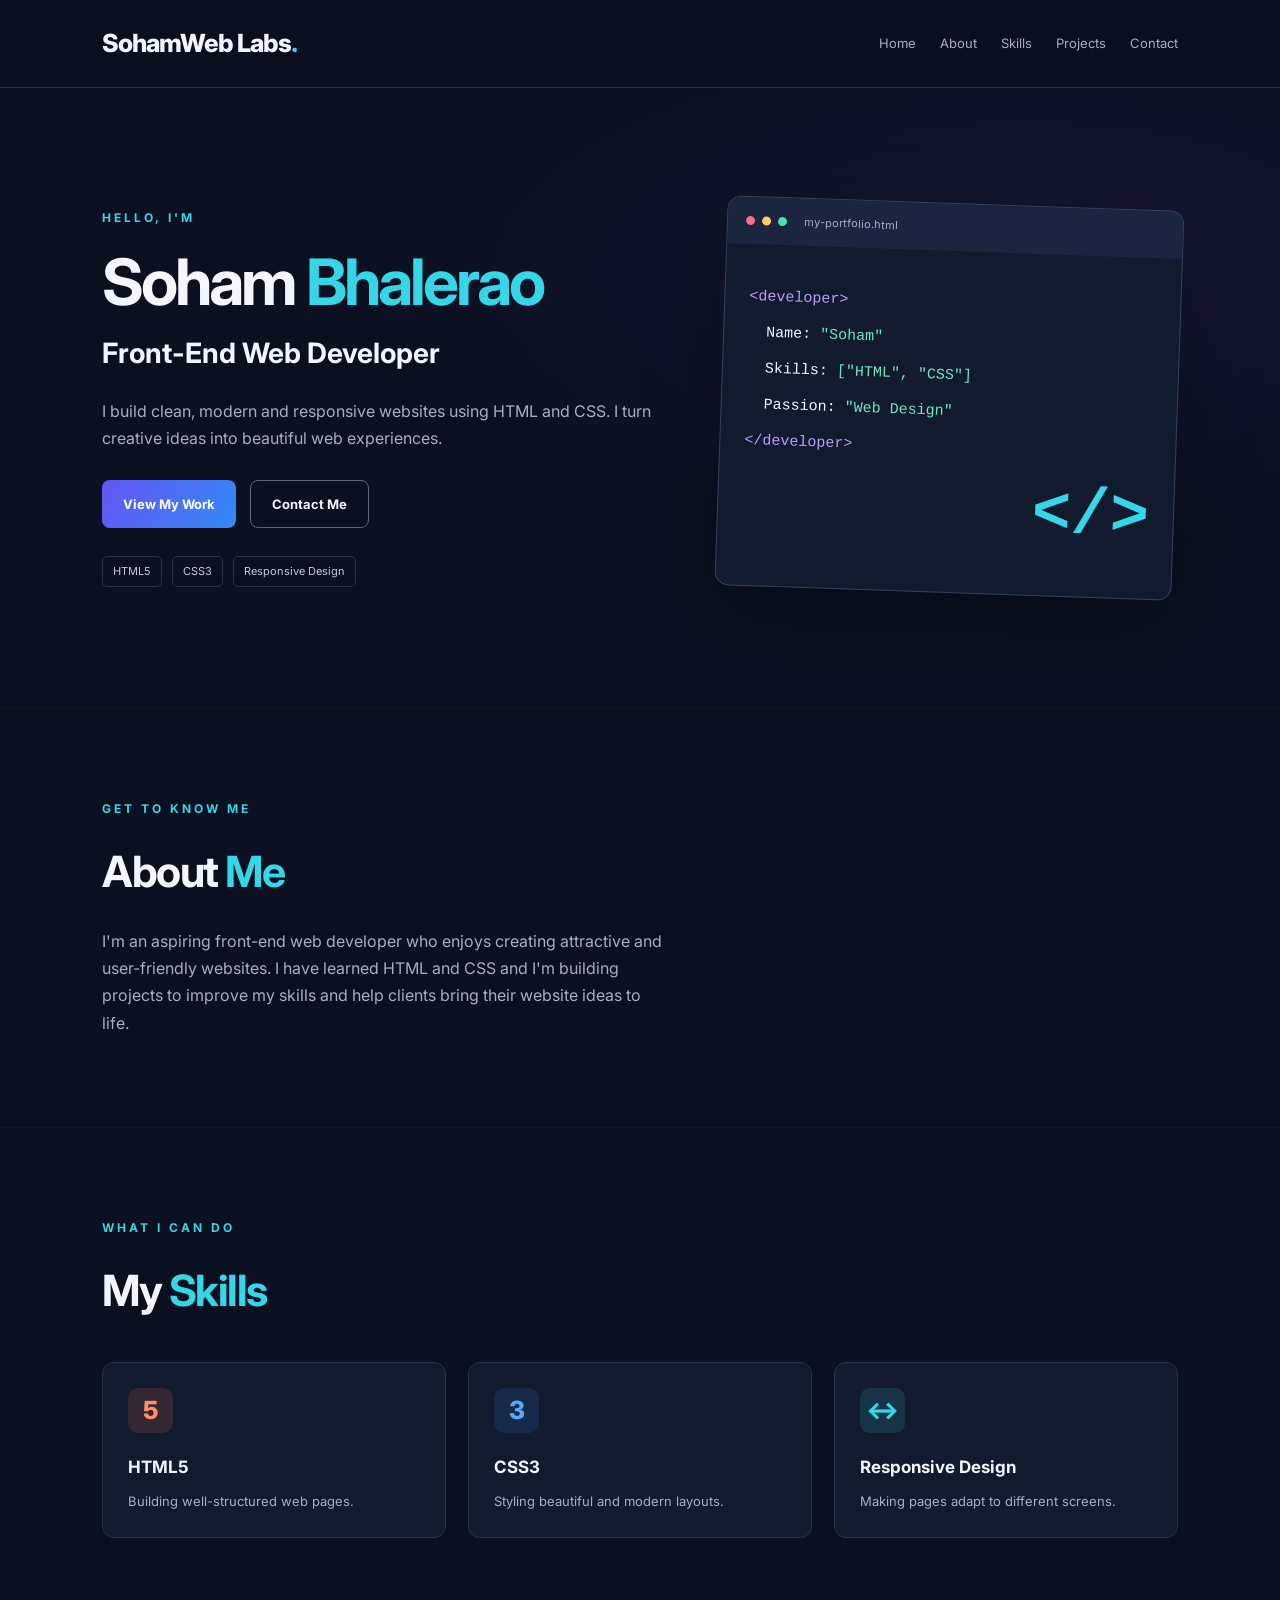
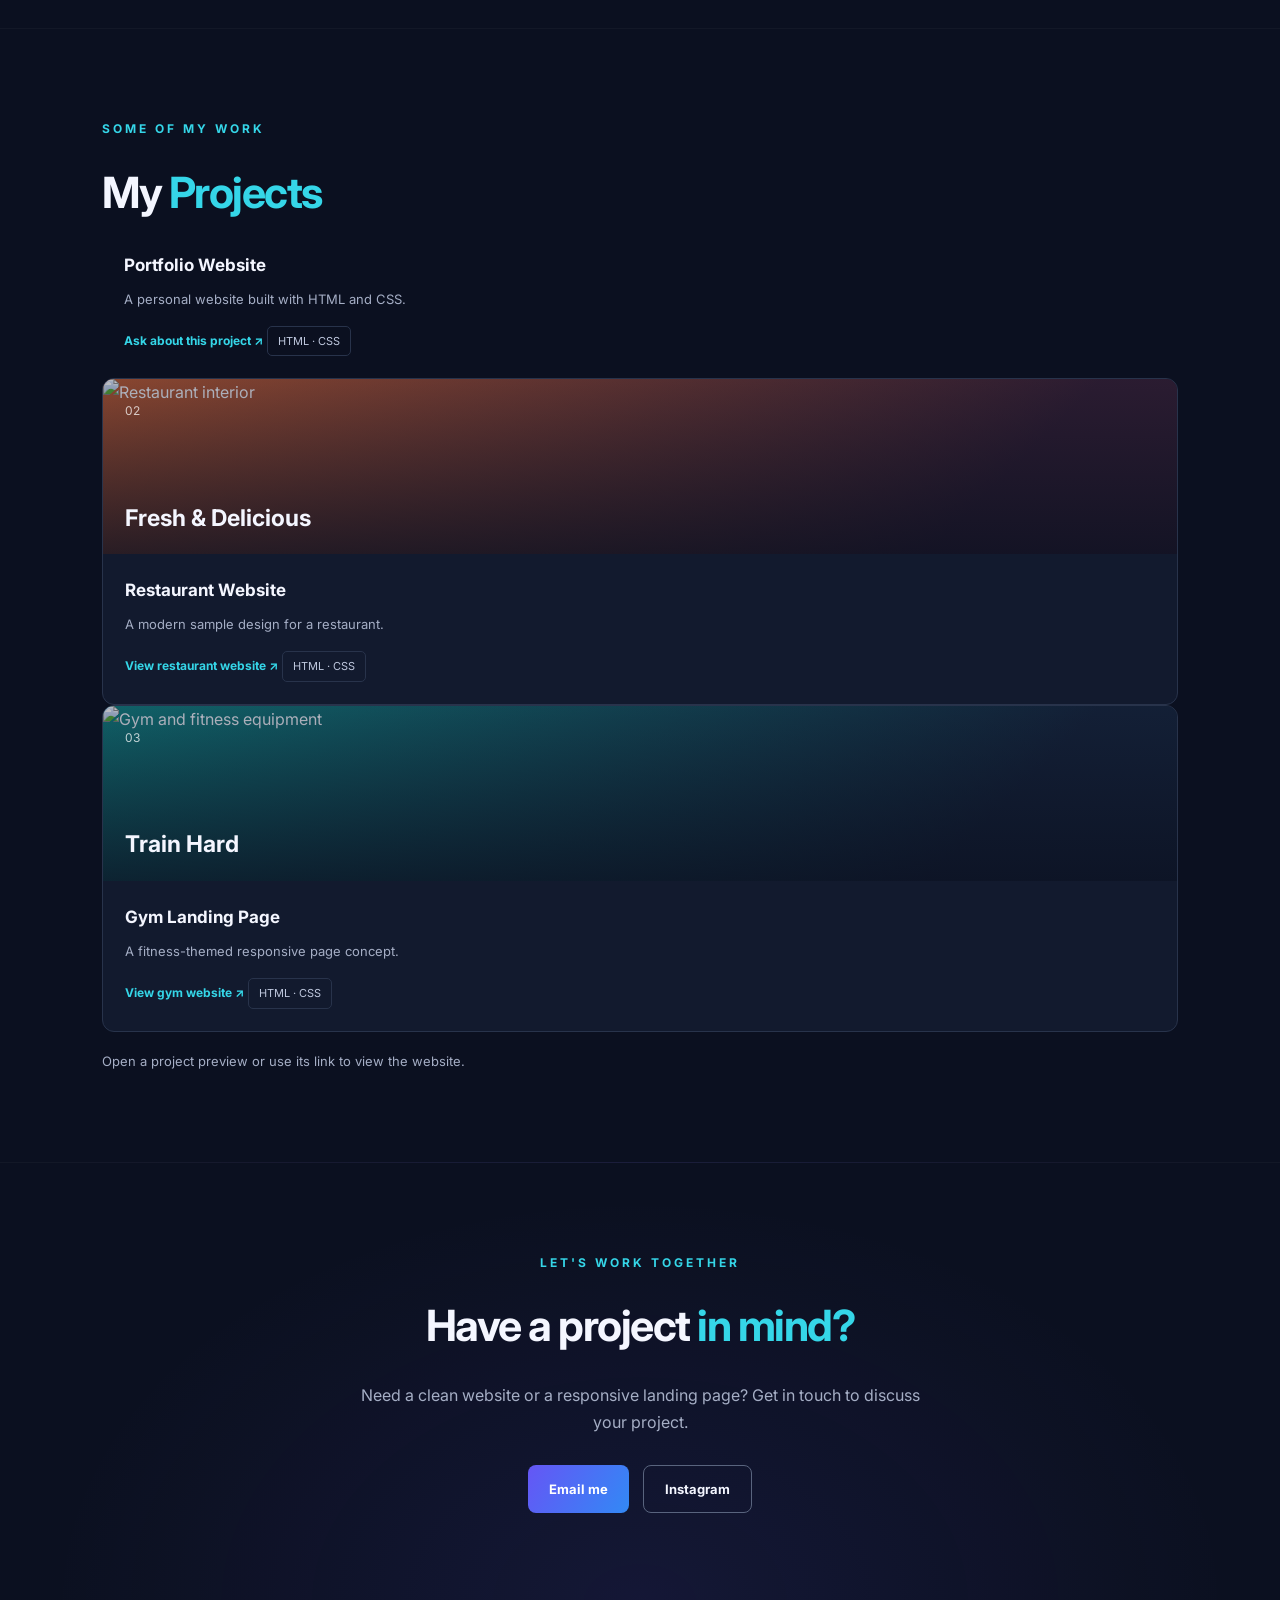
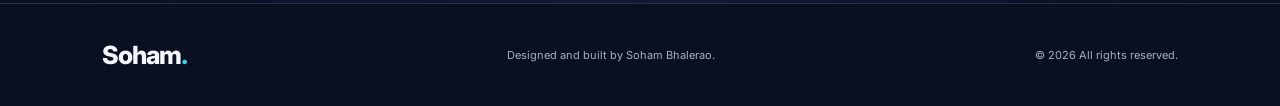
==== index.html @ fbb23123 "Add files via upload" ====
<!DOCTYPE html>
<html lang="en">
<head>
  <meta charset="UTF-8">
  <meta name="viewport" content="width=device-width, initial-scale=1.0">
  <meta name="description" content="Soham Bhalerao - HTML and CSS Web Developer Portfolio">
  <title>Soham Bhalerao | Web Developer</title>
  <link rel="stylesheet" href="style.css">
</head>
<body>
  <!-- Navigation -->
  <header class="navbar">
    <a href="#home" class="logo">SohamWeb Labs<span>.</span></a>

    <nav>
      <a href="#home">Home</a>
      <a href="#about">About</a>
      <a href="#skills">Skills</a>
      <a href="#projects">Projects</a>
      <a href="#contact">Contact</a>
    </nav>
  </header>

  <main>
    <!-- Home -->
    <section class="hero" id="home">
      <div class="hero-content">
        <p class="eyebrow">HELLO, I'M</p>
        <h1>Soham <span>Bhalerao</span></h1>
        <h2>Front-End Web Developer</h2>

        <p class="intro">
          I build clean, modern and responsive websites
          using HTML and CSS. I turn creative ideas into
          beautiful web experiences.
        </p>

        <div class="hero-buttons">
          <a href="#projects" class="btn primary">View My Work</a>
          <a href="#contact" class="btn secondary">Contact Me</a>
        </div>

        <div class="tech-list">
          <span>HTML5</span>
          <span>CSS3</span>
          <span>Responsive Design</span>
        </div>
      </div>

      <div class="hero-card">
        <div class="code-top">
          <span></span>
          <span></span>
          <span></span>
          <p>my-portfolio.html</p>
        </div>

        <div class="code-content">
          <p><span class="purple">&lt;developer&gt;</span></p>
          <p>&nbsp;&nbsp;Name: <span class="green">"Soham"</span></p>
          <p>&nbsp;&nbsp;Skills: <span class="green">["HTML", "CSS"]</span></p>
          <p>&nbsp;&nbsp;Passion: <span class="green">"Web Design"</span></p>
          <p><span class="purple">&lt;/developer&gt;</span></p>
          <div class="code-symbol">&lt;/&gt;</div>
        </div>
      </div>
    </section>

    <!-- About -->
    <section class="section" id="about">
      <p class="eyebrow">GET TO KNOW ME</p>
      <h2>About <span>Me</span></h2>

      <p class="section-text">
        I'm an aspiring front-end web developer who enjoys
        creating attractive and user-friendly websites.
        I have learned HTML and CSS and I'm building projects
        to improve my skills and help clients bring their
        website ideas to life.
      </p>
    </section>

    <!-- Skills -->
    <section class="section skills-section" id="skills">
      <p class="eyebrow">WHAT I CAN DO</p>
      <h2>My <span>Skills</span></h2>

      <div class="grid">
        <article class="skill-card">
          <div class="skill-icon">5</div>
          <h3>HTML5</h3>
          <p>Building well-structured web pages.</p>
        </article>

        <article class="skill-card">
          <div class="skill-icon css-icon">3</div>
          <h3>CSS3</h3>
          <p>Styling beautiful and modern layouts.</p>
        </article>

        <article class="skill-card">
          <div class="skill-icon responsive-icon">↔</div>
          <h3>Responsive Design</h3>
          <p>Making pages adapt to different screens.</p>
        </article>
      </div>
    </section>

    <!-- Projects -->
    <section class="section" id="projects">
      <p class="eyebrow">SOME OF MY WORK</p>
      <h2>My <span>Projects</span></h2>


          <div class="project-info">
            <h3>Portfolio Website</h3>
            <p>A personal website built with HTML and CSS.</p>
            <a class="project-link" href="#contact">
              Ask about this project ↗
            </a>
            <span class="project-tag">HTML · CSS</span>
          </div>
        </article>

        <article class="project-card">
          <a href="projects/restaurant/index.html" target="_blank" rel="noopener noreferrer" class="project-preview preview-two project-preview-link">
            <img
              src="https://images.unsplash.com/photo-1517248135467-4c7edcad34c4?auto=format&fit=crop&w=800&q=80"
              alt="Restaurant interior">
            <span>02</span>
            <h3>Fresh &amp; Delicious</h3>
          </a>

          <div class="project-info">
            <h3>Restaurant Website</h3>
            <p>A modern sample design for a restaurant.</p>
            <a class="project-link" href="projects/restaurant/index.html" target="_blank" rel="noopener noreferrer">
              View restaurant website ↗
            </a>
            <span class="project-tag">HTML · CSS</span>
          </div>
        </article>

        <article class="project-card">
          <a href="projects/gym/index.html" target="_blank" rel="noopener noreferrer" class="project-preview preview-three project-preview-link">
            <img
              src="https://images.unsplash.com/photo-1534438327276-14e5300c3a48?auto=format&fit=crop&w=800&q=80"
              alt="Gym and fitness equipment">
            <span>03</span>
            <h3>Train Hard</h3>
          </a>

          <div class="project-info">
            <h3>Gym Landing Page</h3>
            <p>A fitness-themed responsive page concept.</p>
            <a class="project-link" href="projects/gym/index.html" target="_blank" rel="noopener noreferrer">
              View gym website ↗
            </a>
            <span class="project-tag">HTML · CSS</span>
          </div>
        </article>
      </div>

      <p class="project-note">
        Open a project preview or use its link to view the website.
      </p>
    </section>

    <!-- Contact -->
    <section class="section contact-section" id="contact">
      <p class="eyebrow">LET'S WORK TOGETHER</p>
      <h2>Have a project <span>in mind?</span></h2>

      <p class="section-text">
        Need a clean website or a responsive landing page?
        Get in touch to discuss your project.
      </p>

      <div class="contact-links">
        <a href="https://mail.google.com/mail/?view=cm&fs=1&to=bhaleraosoham09@gmail.com"
   target="_blank"
   rel="noopener noreferrer"
   class="btn primary">
  Email me
</a>

        <a href="https://www.instagram.com/"
           target="_blank"
           rel="noopener noreferrer"
           class="btn secondary">
          Instagram
        </a>
      </div>
    </section>
  </main>

  <!-- Footer -->
  <footer>
    <a href="#home" class="logo">Soham<span>.</span></a>
    <p>Designed and built by Soham Bhalerao.</p>
    <p>© 2026 All rights reserved.</p>
  </footer>

</body>
</html>
---- style.css ----
@import url('https://fonts.googleapis.com/css2?family=Inter:wght@400;500;600;700;800&display=swap');

:root {
  --bg: #0b1020;
  --card: #121a2e;
  --text: #f4f6ff;
  --muted: #a5aec5;
  --accent: #7c6cff;
  --cyan: #35d6e8;
  --border: #28334b;
}

* {
  margin: 0;
  padding: 0;
  box-sizing: border-box;
}

html {
  scroll-behavior: smooth;
  scroll-padding-top: 95px;
}

body {
  font-family: 'Inter', Arial, sans-serif;
  background: var(--bg);
  color: var(--text);
  line-height: 1.7;
}

a {
  color: inherit;
  text-decoration: none;
}

a:focus-visible {
  outline: 2px solid var(--cyan);
  outline-offset: 4px;
}

/* Navigation */
.navbar {
  display: flex;
  justify-content: space-between;
  align-items: center;
  gap: 24px;
  padding: 22px 8%;
  border-bottom: 1px solid var(--border);
  position: sticky;
  top: 0;
  z-index: 10;
  background: #0b1020ee;
  backdrop-filter: blur(12px);
}

.logo {
  font-size: 25px;
  font-weight: 800;
  letter-spacing: -1px;
}

.logo span,
h1 span,
h2 span {
  color: var(--cyan);
}

nav {
  display: flex;
  gap: 24px;
  flex-wrap: wrap;
}

nav a {
  font-size: 13px;
  color: var(--muted);
  transition: color 0.2s;
}

nav a:hover {
  color: var(--cyan);
}

/* Hero Section */
.hero {
  min-height: 620px;
  padding: 100px 8%;
  display: grid;
  grid-template-columns: 1.1fr 0.9fr;
  align-items: center;
  gap: 60px;
  background:
    radial-gradient(ellipse at 80% 30%, #5745a622, transparent 45%);
}

.eyebrow {
  color: var(--cyan);
  font-size: 12px;
  font-weight: 700;
  letter-spacing: 3px;
  margin-bottom: 16px;
}

h1 {
  font-size: clamp(40px, 5vw, 64px);
  line-height: 1.15;
  letter-spacing: -3px;
}

.hero h2 {
  font-size: clamp(20px, 2.4vw, 28px);
  margin-top: 12px;
}

.intro,
.section-text {
  color: var(--muted);
  max-width: 560px;
  margin-top: 20px;
}

/* Buttons */
.hero-buttons,
.contact-links {
  display: flex;
  flex-wrap: wrap;
  gap: 14px;
  margin-top: 28px;
}

.btn {
  display: inline-flex;
  justify-content: center;
  align-items: center;
  padding: 12px 21px;
  border-radius: 8px;
  font-size: 13px;
  font-weight: 700;
  transition: transform 0.2s, background 0.2s;
}

.btn:hover {
  transform: translateY(-3px);
}

.primary {
  color: white;
  background: linear-gradient(120deg, #6556f5, #3289f5);
}

.secondary {
  border: 1px solid #59647e;
  background: transparent;
}

.secondary:hover {
  background: #ffffff0d;
}

/* Technology Tags */
.tech-list {
  display: flex;
  flex-wrap: wrap;
  gap: 10px;
  margin-top: 28px;
}

.tech-list span,
.project-tag {
  border: 1px solid var(--border);
  color: #bfc8de;
  border-radius: 5px;
  padding: 5px 10px;
  font-size: 11px;
}

/* Code Card */
.hero-card {
  background: var(--card);
  border: 1px solid #35415d;
  border-radius: 14px;
  overflow: hidden;
  box-shadow: 0 25px 80px #0004;
  transform: rotate(2deg);
}

.code-top {
  background: #1b2540;
  padding: 14px 18px;
  display: flex;
  align-items: center;
  gap: 7px;
}

.code-top span {
  width: 9px;
  height: 9px;
  border-radius: 50%;
  background: #ff6b81;
}

.code-top span:nth-child(2) {
  background: #ffce62;
}

.code-top span:nth-child(3) {
  background: #4bdfaa;
}

.code-top p {
  color: var(--muted);
  font-size: 11px;
  margin-left: 10px;
}

.code-content {
  padding: 35px 24px;
  font-family: monospace;
  font-size: clamp(11px, 1.3vw, 15px);
  line-height: 2.4;
  overflow-wrap: anywhere;
}

.purple {
  color: #bd9cff;
}

.green {
  color: #70e7bd;
}

.code-symbol {
  font-size: 65px;
  color: var(--cyan);
  font-weight: 800;
  text-align: right;
  line-height: 1.4;
}

/* General Sections */
.section {
  padding: 90px 8%;
  border-top: 1px solid #ffffff08;
}

.section > h2 {
  font-size: clamp(30px, 4vw, 43px);
  letter-spacing: -1.5px;
}

/* Cards Grid */
.grid {
  display: grid;
  grid-template-columns: repeat(3, minmax(0, 1fr));
  gap: 22px;
  margin-top: 35px;
}

.skill-card,
.project-card {
  background: var(--card);
  border: 1px solid var(--border);
  border-radius: 12px;
  overflow: hidden;
  transition: transform 0.2s, border-color 0.2s;
}

.skill-card:hover,
.project-card:hover {
  transform: translateY(-5px);
  border-color: var(--accent);
}

/* Skills */
.skill-card {
  padding: 25px;
}

.skill-icon {
  width: 45px;
  height: 45px;
  display: grid;
  place-items: center;
  border-radius: 10px;
  background: #ff784c22;
  color: #ff8c64;
  font-size: 25px;
  font-weight: 800;
  margin-bottom: 20px;
}

.css-icon {
  background: #3289f522;
  color: #56a9ff;
}

.responsive-icon {
  background: #35d6e822;
  color: var(--cyan);
}

.skill-card h3,
.project-info h3 {
  font-size: 17px;
  margin-bottom: 8px;
}

.skill-card p,
.project-info p,
.project-note {
  font-size: 13px;
  color: var(--muted);
}

/* Projects */
.project-preview {
  min-height: 175px;
  padding: 22px;
  display: flex;
  flex-direction: column;
  justify-content: space-between;
}

.project-preview-link {
  position: relative;
  isolation: isolate;
  overflow: hidden;
}

.project-preview-link::before {
  content: "";
  position: absolute;
  inset: 0;
  z-index: -1;
  background: linear-gradient(180deg, #0b102044, #0b1020cc);
}

.project-preview-link img {
  position: absolute;
  inset: 0;
  z-index: -2;
  width: 100%;
  height: 100%;
  object-fit: cover;
  transition: transform 0.3s;
}

.project-preview-link:hover img {
  transform: scale(1.05);
}

.project-preview span {
  font-size: 12px;
  color: #ffffffbb;
}

.project-preview h3 {
  font-size: 23px;
  max-width: 200px;
  line-height: 1.25;
}

.preview-one {
  background: linear-gradient(135deg, #3830a5, #161d38 80%);
}

.preview-two {
  background: linear-gradient(135deg, #b75a36, #362037 80%);
}

.preview-three {
  background: linear-gradient(135deg, #127f82, #16253e 80%);
}

.project-info {
  padding: 22px;
}

.project-link {
  display: inline-block;
  margin-top: 14px;
  margin-bottom: 4px;
  color: var(--cyan);
  font-size: 12px;
  font-weight: 700;
}

.project-link:hover {
  text-decoration: underline;
}

.project-tag {
  display: inline-block;
  margin-top: 16px;
}

.project-note {
  margin-top: 18px;
}

/* Contact */
.contact-section {
  text-align: center;
  background: radial-gradient(ellipse at 50% 100%, #6556f51a, transparent 65%);
}

.contact-section .section-text {
  margin-left: auto;
  margin-right: auto;
}

.contact-links {
  justify-content: center;
}

/* Footer */
footer {
  padding: 30px 8%;
  border-top: 1px solid var(--border);
  display: flex;
  align-items: center;
  justify-content: space-between;
  gap: 15px;
  flex-wrap: wrap;
}

footer p {
  color: var(--muted);
  font-size: 11px;
}

/* Tablet */
@media (max-width: 850px) {
  .navbar {
    padding: 18px 5%;
  }

  nav {
    gap: 12px;
  }

  .hero {
    padding: 75px 6%;
    gap: 35px;
  }

  .section {
    padding: 70px 6%;
  }

  .grid {
    gap: 14px;
  }

  .skill-card,
  .project-info {
    padding: 17px;
  }
}

/* Mobile */
@media (max-width: 600px) {
  .navbar {
    align-items: flex-start;
    flex-direction: column;
  }

  nav {
    gap: 12px 18px;
  }

  .hero {
    grid-template-columns: 1fr;
    padding-top: 65px;
    padding-bottom: 65px;
  }

  h1 {
    letter-spacing: -2px;
  }

  .hero-card {
    transform: none;
  }

  .grid {
    grid-template-columns: 1fr;
  }

  .project-preview {
    min-height: 150px;
  }

  footer {
    flex-direction: column;
    align-items: flex-start;
  }
}
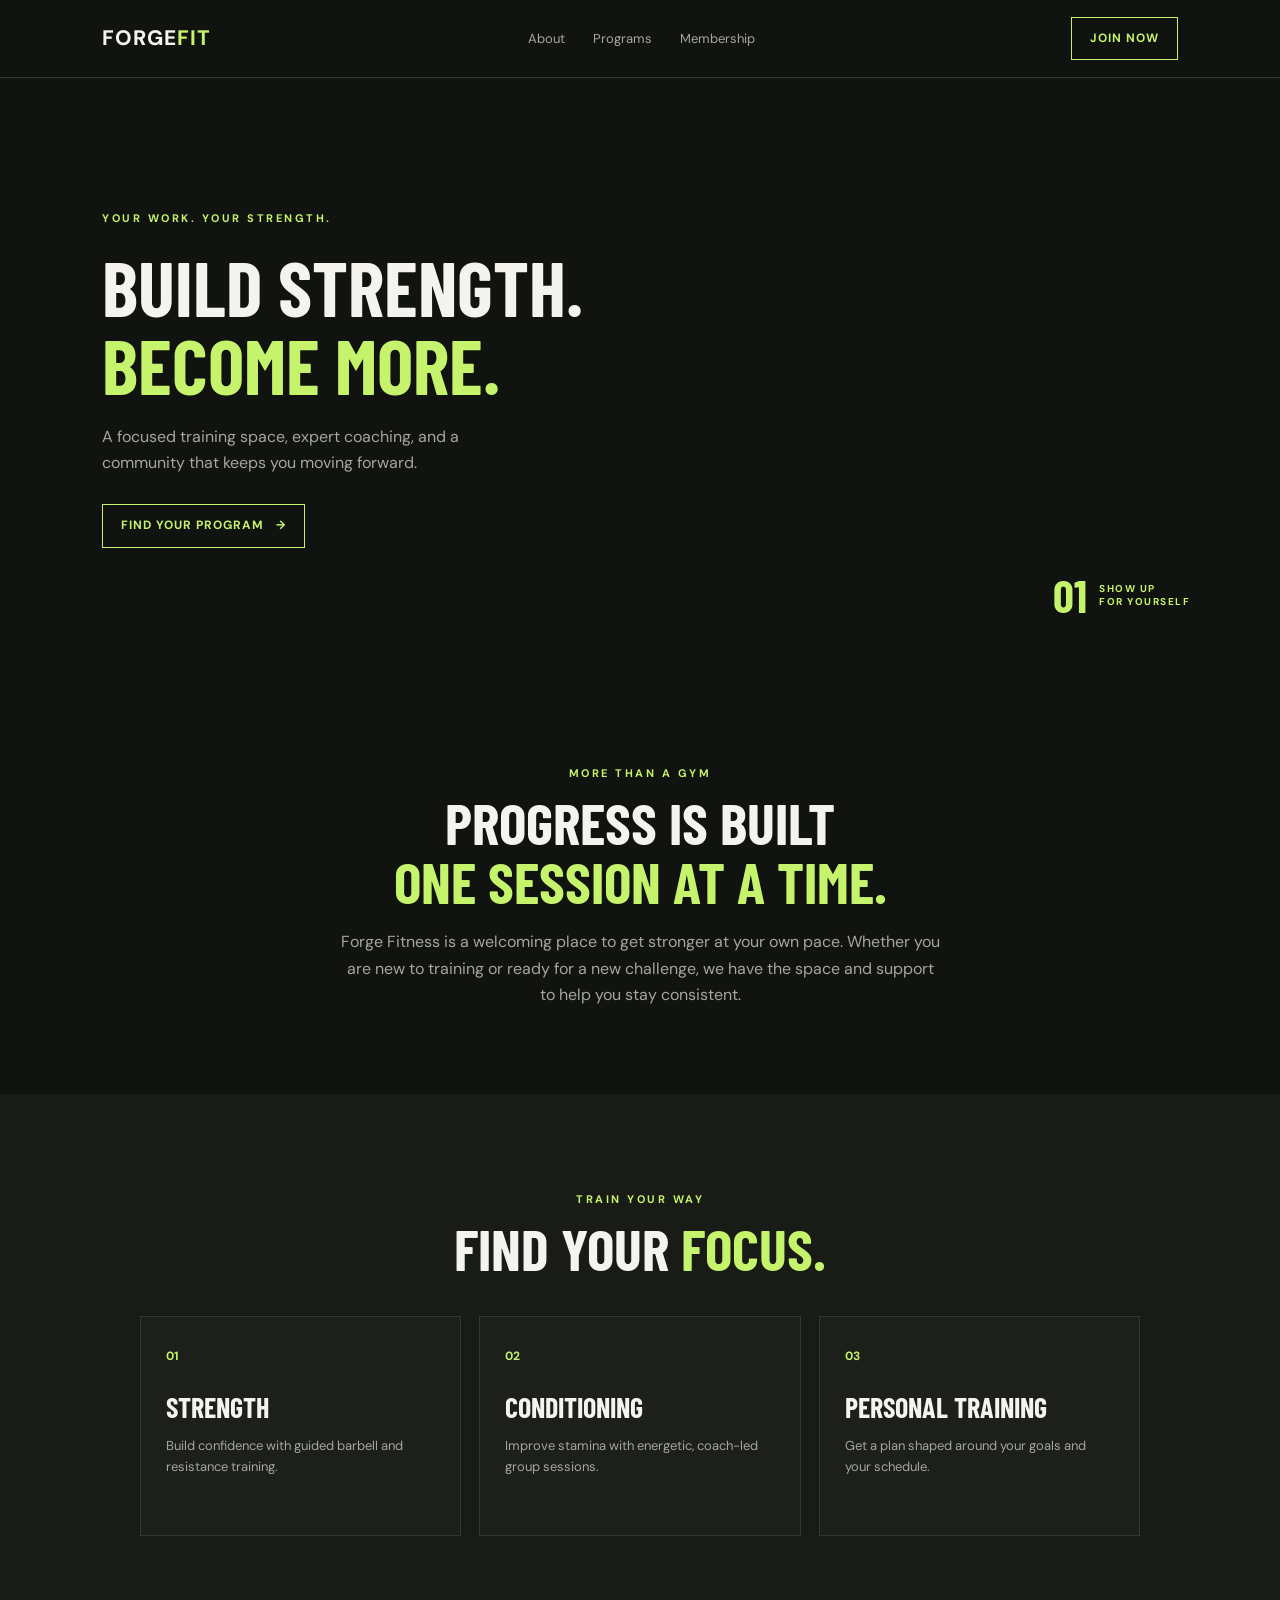
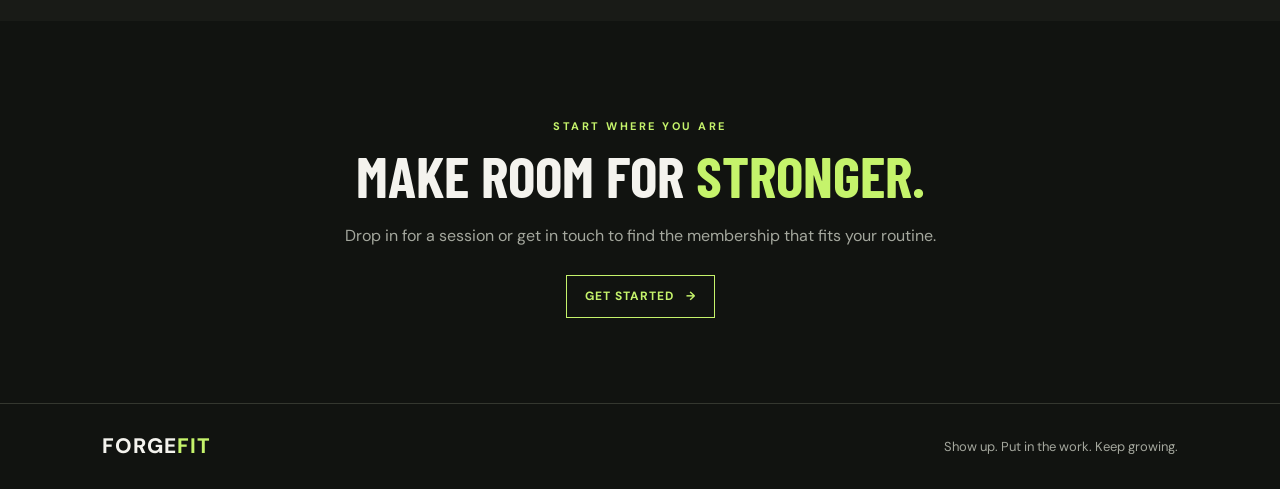
==== commit a06a56ae: "Add files via upload" ====
--- a/index.html
+++ b/index.html
@@ -3,203 +3,57 @@
 <head>
   <meta charset="UTF-8">
   <meta name="viewport" content="width=device-width, initial-scale=1.0">
-  <meta name="description" content="Soham Bhalerao - HTML and CSS Web Developer Portfolio">
-  <title>Soham Bhalerao | Web Developer</title>
+  <meta name="description" content="Forge Fitness - train with purpose and get stronger every day.">
+  <title>Forge Fitness | Train With Purpose</title>
   <link rel="stylesheet" href="style.css">
 </head>
 <body>
-  <!-- Navigation -->
-  <header class="navbar">
-    <a href="#home" class="logo">SohamWeb Labs<span>.</span></a>
-
-    <nav>
-      <a href="#home">Home</a>
+  <header class="site-header">
+    <a class="brand" href="#home">FORGE<span>FIT</span></a>
+    <nav aria-label="Main navigation">
       <a href="#about">About</a>
-      <a href="#skills">Skills</a>
-      <a href="#projects">Projects</a>
-      <a href="#contact">Contact</a>
+      <a href="#programs">Programs</a>
+      <a href="#membership">Membership</a>
     </nav>
+    <a class="header-button" href="#membership">Join Now</a>
   </header>
 
   <main>
-    <!-- Home -->
     <section class="hero" id="home">
       <div class="hero-content">
-        <p class="eyebrow">HELLO, I'M</p>
-        <h1>Soham <span>Bhalerao</span></h1>
-        <h2>Front-End Web Developer</h2>
+        <p class="eyebrow">YOUR WORK. YOUR STRENGTH.</p>
+        <h1>Build strength.<br><span>Become more.</span></h1>
+        <p>A focused training space, expert coaching, and a community that keeps you moving forward.</p>
+        <a class="button" href="#programs">Find your program <span aria-hidden="true">→</span></a>
+      </div>
+      <div class="hero-image" role="img" aria-label="Strength training in a modern gym"></div>
+      <div class="hero-stamp"><strong>01</strong><span>SHOW UP<br>FOR YOURSELF</span></div>
+    </section>
 
-        <p class="intro">
-          I build clean, modern and responsive websites
-          using HTML and CSS. I turn creative ideas into
-          beautiful web experiences.
-        </p>
+    <section class="intro section" id="about">
+      <p class="eyebrow">MORE THAN A GYM</p>
+      <h2>Progress is built<br><span>one session at a time.</span></h2>
+      <p>Forge Fitness is a welcoming place to get stronger at your own pace. Whether you are new to training or ready for a new challenge, we have the space and support to help you stay consistent.</p>
+    </section>
 
-        <div class="hero-buttons">
-          <a href="#projects" class="btn primary">View My Work</a>
-          <a href="#contact" class="btn secondary">Contact Me</a>
-        </div>
-
-        <div class="tech-list">
-          <span>HTML5</span>
-          <span>CSS3</span>
-          <span>Responsive Design</span>
-        </div>
-      </div>
-
-      <div class="hero-card">
-        <div class="code-top">
-          <span></span>
-          <span></span>
-          <span></span>
-          <p>my-portfolio.html</p>
-        </div>
-
-        <div class="code-content">
-          <p><span class="purple">&lt;developer&gt;</span></p>
-          <p>&nbsp;&nbsp;Name: <span class="green">"Soham"</span></p>
-          <p>&nbsp;&nbsp;Skills: <span class="green">["HTML", "CSS"]</span></p>
-          <p>&nbsp;&nbsp;Passion: <span class="green">"Web Design"</span></p>
-          <p><span class="purple">&lt;/developer&gt;</span></p>
-          <div class="code-symbol">&lt;/&gt;</div>
-        </div>
+    <section class="programs section" id="programs">
+      <p class="eyebrow">TRAIN YOUR WAY</p>
+      <h2>Find your <span>focus.</span></h2>
+      <div class="program-grid">
+        <article class="program-card"><span class="number">01</span><h3>Strength</h3><p>Build confidence with guided barbell and resistance training.</p></article>
+        <article class="program-card"><span class="number">02</span><h3>Conditioning</h3><p>Improve stamina with energetic, coach-led group sessions.</p></article>
+        <article class="program-card"><span class="number">03</span><h3>Personal Training</h3><p>Get a plan shaped around your goals and your schedule.</p></article>
       </div>
     </section>
 
-    <!-- About -->
-    <section class="section" id="about">
-      <p class="eyebrow">GET TO KNOW ME</p>
-      <h2>About <span>Me</span></h2>
-
-      <p class="section-text">
-        I'm an aspiring front-end web developer who enjoys
-        creating attractive and user-friendly websites.
-        I have learned HTML and CSS and I'm building projects
-        to improve my skills and help clients bring their
-        website ideas to life.
-      </p>
-    </section>
-
-    <!-- Skills -->
-    <section class="section skills-section" id="skills">
-      <p class="eyebrow">WHAT I CAN DO</p>
-      <h2>My <span>Skills</span></h2>
-
-      <div class="grid">
-        <article class="skill-card">
-          <div class="skill-icon">5</div>
-          <h3>HTML5</h3>
-          <p>Building well-structured web pages.</p>
-        </article>
-
-        <article class="skill-card">
-          <div class="skill-icon css-icon">3</div>
-          <h3>CSS3</h3>
-          <p>Styling beautiful and modern layouts.</p>
-        </article>
-
-        <article class="skill-card">
-          <div class="skill-icon responsive-icon">↔</div>
-          <h3>Responsive Design</h3>
-          <p>Making pages adapt to different screens.</p>
-        </article>
-      </div>
-    </section>
-
-    <!-- Projects -->
-    <section class="section" id="projects">
-      <p class="eyebrow">SOME OF MY WORK</p>
-      <h2>My <span>Projects</span></h2>
-
-
-          <div class="project-info">
-            <h3>Portfolio Website</h3>
-            <p>A personal website built with HTML and CSS.</p>
-            <a class="project-link" href="#contact">
-              Ask about this project ↗
-            </a>
-            <span class="project-tag">HTML · CSS</span>
-          </div>
-        </article>
-
-        <article class="project-card">
-          <a href="projects/restaurant/index.html" target="_blank" rel="noopener noreferrer" class="project-preview preview-two project-preview-link">
-            <img
-              src="https://images.unsplash.com/photo-1517248135467-4c7edcad34c4?auto=format&fit=crop&w=800&q=80"
-              alt="Restaurant interior">
-            <span>02</span>
-            <h3>Fresh &amp; Delicious</h3>
-          </a>
-
-          <div class="project-info">
-            <h3>Restaurant Website</h3>
-            <p>A modern sample design for a restaurant.</p>
-            <a class="project-link" href="projects/restaurant/index.html" target="_blank" rel="noopener noreferrer">
-              View restaurant website ↗
-            </a>
-            <span class="project-tag">HTML · CSS</span>
-          </div>
-        </article>
-
-        <article class="project-card">
-          <a href="projects/gym/index.html" target="_blank" rel="noopener noreferrer" class="project-preview preview-three project-preview-link">
-            <img
-              src="https://images.unsplash.com/photo-1534438327276-14e5300c3a48?auto=format&fit=crop&w=800&q=80"
-              alt="Gym and fitness equipment">
-            <span>03</span>
-            <h3>Train Hard</h3>
-          </a>
-
-          <div class="project-info">
-            <h3>Gym Landing Page</h3>
-            <p>A fitness-themed responsive page concept.</p>
-            <a class="project-link" href="projects/gym/index.html" target="_blank" rel="noopener noreferrer">
-              View gym website ↗
-            </a>
-            <span class="project-tag">HTML · CSS</span>
-          </div>
-        </article>
-      </div>
-
-      <p class="project-note">
-        Open a project preview or use its link to view the website.
-      </p>
-    </section>
-
-    <!-- Contact -->
-    <section class="section contact-section" id="contact">
-      <p class="eyebrow">LET'S WORK TOGETHER</p>
-      <h2>Have a project <span>in mind?</span></h2>
-
-      <p class="section-text">
-        Need a clean website or a responsive landing page?
-        Get in touch to discuss your project.
-      </p>
-
-      <div class="contact-links">
-        <a href="https://mail.google.com/mail/?view=cm&fs=1&to=bhaleraosoham09@gmail.com"
-   target="_blank"
-   rel="noopener noreferrer"
-   class="btn primary">
-  Email me
-</a>
-
-        <a href="https://www.instagram.com/"
-           target="_blank"
-           rel="noopener noreferrer"
-           class="btn secondary">
-          Instagram
-        </a>
-      </div>
+    <section class="membership section" id="membership">
+      <p class="eyebrow">START WHERE YOU ARE</p>
+      <h2>Make room for <span>stronger.</span></h2>
+      <p>Drop in for a session or get in touch to find the membership that fits your routine.</p>
+      <a class="button" href="mailto:hello@forgefit.example">Get started <span aria-hidden="true">→</span></a>
     </section>
   </main>
 
-  <!-- Footer -->
-  <footer>
-    <a href="#home" class="logo">Soham<span>.</span></a>
-    <p>Designed and built by Soham Bhalerao.</p>
-    <p>© 2026 All rights reserved.</p>
-  </footer>
-
+  <footer><a class="brand" href="#home">FORGE<span>FIT</span></a><p>Show up. Put in the work. Keep growing.</p></footer>
 </body>
-</html>+</html>
--- a/style.css
+++ b/style.css
@@ -1,498 +1,63 @@
-@import url('https://fonts.googleapis.com/css2?family=Inter:wght@400;500;600;700;800&display=swap');
+@import url('https://fonts.googleapis.com/css2?family=Barlow+Condensed:wght@500;600;700;800&family=DM+Sans:wght@400;500;600;700&display=swap');
 
 :root {
-  --bg: #0b1020;
-  --card: #121a2e;
-  --text: #f4f6ff;
-  --muted: #a5aec5;
-  --accent: #7c6cff;
-  --cyan: #35d6e8;
-  --border: #28334b;
+  color-scheme: dark;
+  --bg: #111310;
+  --panel: #1c1f1a;
+  --text: #f4f3ee;
+  --muted: #a4a79d;
+  --lime: #c5f36b;
+  --line: #34372f;
 }
 
-* {
-  margin: 0;
-  padding: 0;
-  box-sizing: border-box;
+* { box-sizing: border-box; }
+html { scroll-behavior: smooth; scroll-padding-top: 90px; }
+body { margin: 0; background: var(--bg); color: var(--text); font-family: 'DM Sans', Arial, sans-serif; line-height: 1.65; }
+a { color: inherit; text-decoration: none; }
+.site-header { min-height: 78px; padding: 14px 8%; display: flex; align-items: center; justify-content: space-between; gap: 24px; border-bottom: 1px solid var(--line); }
+.brand { font-size: 21px; font-weight: 800; letter-spacing: 1px; }
+.brand span, h1 span, h2 span { color: var(--lime); }
+nav { display: flex; gap: 28px; color: var(--muted); font-size: 13px; }
+nav a:hover { color: var(--lime); }
+.header-button, .button { display: inline-flex; align-items: center; justify-content: center; gap: 12px; padding: 11px 18px; border: 1px solid var(--lime); color: var(--lime); font-size: 12px; font-weight: 700; text-transform: uppercase; letter-spacing: 1px; }
+.header-button:hover, .button:hover { background: var(--lime); color: var(--bg); }
+.hero { min-height: 590px; position: relative; display: grid; grid-template-columns: 1fr 1fr; overflow: hidden; }
+.hero-content { padding: 95px 8% 95px 16%; align-self: center; z-index: 1; }
+.eyebrow { color: var(--lime); font-size: 11px; font-weight: 700; letter-spacing: 2.5px; }
+h1, h2, h3 { margin-top: 0; }
+h1, h2, .program-card h3 { font-family: 'Barlow Condensed', Impact, sans-serif; font-weight: 700; text-transform: uppercase; line-height: 1.02; }
+h1 { margin: 20px 0; font-size: clamp(52px, 6vw, 82px); }
+.hero-content > p:not(.eyebrow) { max-width: 430px; margin-bottom: 28px; color: var(--muted); }
+.hero-image { min-height: 470px; background: linear-gradient(90deg, var(--bg), #11131033 50%), center/cover url('https://images.unsplash.com/photo-1534438327276-14e5300c3a48?auto=format&fit=crop&w=1200&q=85'); }
+.hero-stamp { position: absolute; right: 7%; bottom: 35px; display: flex; align-items: center; gap: 12px; color: var(--lime); }
+.hero-stamp strong { font-family: 'Barlow Condensed', Impact, sans-serif; font-size: 46px; }
+.hero-stamp span { font-size: 10px; font-weight: 700; letter-spacing: 1.5px; line-height: 1.3; }
+.section { padding: 85px 10%; }
+.intro { max-width: 860px; margin: auto; text-align: center; }
+h2 { margin-bottom: 18px; font-size: clamp(38px, 5vw, 58px); }
+.intro > p:last-child, .membership > p:not(.eyebrow) { max-width: 650px; margin: 0 auto; color: var(--muted); }
+.programs { background: #191b17; }
+.programs > .eyebrow, .programs > h2 { text-align: center; }
+.program-grid { max-width: 1000px; margin: 38px auto 0; display: grid; grid-template-columns: repeat(3, 1fr); gap: 18px; }
+.program-card { min-height: 220px; padding: 25px; background: var(--panel); border: 1px solid var(--line); }
+.number { color: var(--lime); font-size: 12px; font-weight: 700; }
+.program-card h3 { margin: 25px 0 8px; font-size: 28px; }
+.program-card p { margin-bottom: 0; color: var(--muted); font-size: 13px; }
+.membership { text-align: center; }
+.membership > p:not(.eyebrow) { margin-bottom: 25px; }
+footer { padding: 25px 8%; display: flex; align-items: center; justify-content: space-between; gap: 20px; border-top: 1px solid var(--line); }
+footer p { margin: 0; color: var(--muted); font-size: 13px; }
+a:focus-visible { outline: 2px solid var(--lime); outline-offset: 4px; }
+@media (max-width: 700px) {
+  .site-header { padding: 16px 6%; flex-wrap: wrap; }
+  nav { order: 3; width: 100%; justify-content: space-between; gap: 12px; }
+  .header-button { padding: 9px 12px; }
+  .hero { grid-template-columns: 1fr; }
+  .hero-content { padding: 70px 8% 45px; }
+  .hero-image { min-height: 300px; }
+  .hero-stamp { right: 8%; bottom: 18px; }
+  .section { padding: 65px 8%; }
+  .program-grid { grid-template-columns: 1fr; }
+  .program-card { min-height: auto; }
+  footer { align-items: flex-start; flex-direction: column; }
 }
-
-html {
-  scroll-behavior: smooth;
-  scroll-padding-top: 95px;
-}
-
-body {
-  font-family: 'Inter', Arial, sans-serif;
-  background: var(--bg);
-  color: var(--text);
-  line-height: 1.7;
-}
-
-a {
-  color: inherit;
-  text-decoration: none;
-}
-
-a:focus-visible {
-  outline: 2px solid var(--cyan);
-  outline-offset: 4px;
-}
-
-/* Navigation */
-.navbar {
-  display: flex;
-  justify-content: space-between;
-  align-items: center;
-  gap: 24px;
-  padding: 22px 8%;
-  border-bottom: 1px solid var(--border);
-  position: sticky;
-  top: 0;
-  z-index: 10;
-  background: #0b1020ee;
-  backdrop-filter: blur(12px);
-}
-
-.logo {
-  font-size: 25px;
-  font-weight: 800;
-  letter-spacing: -1px;
-}
-
-.logo span,
-h1 span,
-h2 span {
-  color: var(--cyan);
-}
-
-nav {
-  display: flex;
-  gap: 24px;
-  flex-wrap: wrap;
-}
-
-nav a {
-  font-size: 13px;
-  color: var(--muted);
-  transition: color 0.2s;
-}
-
-nav a:hover {
-  color: var(--cyan);
-}
-
-/* Hero Section */
-.hero {
-  min-height: 620px;
-  padding: 100px 8%;
-  display: grid;
-  grid-template-columns: 1.1fr 0.9fr;
-  align-items: center;
-  gap: 60px;
-  background:
-    radial-gradient(ellipse at 80% 30%, #5745a622, transparent 45%);
-}
-
-.eyebrow {
-  color: var(--cyan);
-  font-size: 12px;
-  font-weight: 700;
-  letter-spacing: 3px;
-  margin-bottom: 16px;
-}
-
-h1 {
-  font-size: clamp(40px, 5vw, 64px);
-  line-height: 1.15;
-  letter-spacing: -3px;
-}
-
-.hero h2 {
-  font-size: clamp(20px, 2.4vw, 28px);
-  margin-top: 12px;
-}
-
-.intro,
-.section-text {
-  color: var(--muted);
-  max-width: 560px;
-  margin-top: 20px;
-}
-
-/* Buttons */
-.hero-buttons,
-.contact-links {
-  display: flex;
-  flex-wrap: wrap;
-  gap: 14px;
-  margin-top: 28px;
-}
-
-.btn {
-  display: inline-flex;
-  justify-content: center;
-  align-items: center;
-  padding: 12px 21px;
-  border-radius: 8px;
-  font-size: 13px;
-  font-weight: 700;
-  transition: transform 0.2s, background 0.2s;
-}
-
-.btn:hover {
-  transform: translateY(-3px);
-}
-
-.primary {
-  color: white;
-  background: linear-gradient(120deg, #6556f5, #3289f5);
-}
-
-.secondary {
-  border: 1px solid #59647e;
-  background: transparent;
-}
-
-.secondary:hover {
-  background: #ffffff0d;
-}
-
-/* Technology Tags */
-.tech-list {
-  display: flex;
-  flex-wrap: wrap;
-  gap: 10px;
-  margin-top: 28px;
-}
-
-.tech-list span,
-.project-tag {
-  border: 1px solid var(--border);
-  color: #bfc8de;
-  border-radius: 5px;
-  padding: 5px 10px;
-  font-size: 11px;
-}
-
-/* Code Card */
-.hero-card {
-  background: var(--card);
-  border: 1px solid #35415d;
-  border-radius: 14px;
-  overflow: hidden;
-  box-shadow: 0 25px 80px #0004;
-  transform: rotate(2deg);
-}
-
-.code-top {
-  background: #1b2540;
-  padding: 14px 18px;
-  display: flex;
-  align-items: center;
-  gap: 7px;
-}
-
-.code-top span {
-  width: 9px;
-  height: 9px;
-  border-radius: 50%;
-  background: #ff6b81;
-}
-
-.code-top span:nth-child(2) {
-  background: #ffce62;
-}
-
-.code-top span:nth-child(3) {
-  background: #4bdfaa;
-}
-
-.code-top p {
-  color: var(--muted);
-  font-size: 11px;
-  margin-left: 10px;
-}
-
-.code-content {
-  padding: 35px 24px;
-  font-family: monospace;
-  font-size: clamp(11px, 1.3vw, 15px);
-  line-height: 2.4;
-  overflow-wrap: anywhere;
-}
-
-.purple {
-  color: #bd9cff;
-}
-
-.green {
-  color: #70e7bd;
-}
-
-.code-symbol {
-  font-size: 65px;
-  color: var(--cyan);
-  font-weight: 800;
-  text-align: right;
-  line-height: 1.4;
-}
-
-/* General Sections */
-.section {
-  padding: 90px 8%;
-  border-top: 1px solid #ffffff08;
-}
-
-.section > h2 {
-  font-size: clamp(30px, 4vw, 43px);
-  letter-spacing: -1.5px;
-}
-
-/* Cards Grid */
-.grid {
-  display: grid;
-  grid-template-columns: repeat(3, minmax(0, 1fr));
-  gap: 22px;
-  margin-top: 35px;
-}
-
-.skill-card,
-.project-card {
-  background: var(--card);
-  border: 1px solid var(--border);
-  border-radius: 12px;
-  overflow: hidden;
-  transition: transform 0.2s, border-color 0.2s;
-}
-
-.skill-card:hover,
-.project-card:hover {
-  transform: translateY(-5px);
-  border-color: var(--accent);
-}
-
-/* Skills */
-.skill-card {
-  padding: 25px;
-}
-
-.skill-icon {
-  width: 45px;
-  height: 45px;
-  display: grid;
-  place-items: center;
-  border-radius: 10px;
-  background: #ff784c22;
-  color: #ff8c64;
-  font-size: 25px;
-  font-weight: 800;
-  margin-bottom: 20px;
-}
-
-.css-icon {
-  background: #3289f522;
-  color: #56a9ff;
-}
-
-.responsive-icon {
-  background: #35d6e822;
-  color: var(--cyan);
-}
-
-.skill-card h3,
-.project-info h3 {
-  font-size: 17px;
-  margin-bottom: 8px;
-}
-
-.skill-card p,
-.project-info p,
-.project-note {
-  font-size: 13px;
-  color: var(--muted);
-}
-
-/* Projects */
-.project-preview {
-  min-height: 175px;
-  padding: 22px;
-  display: flex;
-  flex-direction: column;
-  justify-content: space-between;
-}
-
-.project-preview-link {
-  position: relative;
-  isolation: isolate;
-  overflow: hidden;
-}
-
-.project-preview-link::before {
-  content: "";
-  position: absolute;
-  inset: 0;
-  z-index: -1;
-  background: linear-gradient(180deg, #0b102044, #0b1020cc);
-}
-
-.project-preview-link img {
-  position: absolute;
-  inset: 0;
-  z-index: -2;
-  width: 100%;
-  height: 100%;
-  object-fit: cover;
-  transition: transform 0.3s;
-}
-
-.project-preview-link:hover img {
-  transform: scale(1.05);
-}
-
-.project-preview span {
-  font-size: 12px;
-  color: #ffffffbb;
-}
-
-.project-preview h3 {
-  font-size: 23px;
-  max-width: 200px;
-  line-height: 1.25;
-}
-
-.preview-one {
-  background: linear-gradient(135deg, #3830a5, #161d38 80%);
-}
-
-.preview-two {
-  background: linear-gradient(135deg, #b75a36, #362037 80%);
-}
-
-.preview-three {
-  background: linear-gradient(135deg, #127f82, #16253e 80%);
-}
-
-.project-info {
-  padding: 22px;
-}
-
-.project-link {
-  display: inline-block;
-  margin-top: 14px;
-  margin-bottom: 4px;
-  color: var(--cyan);
-  font-size: 12px;
-  font-weight: 700;
-}
-
-.project-link:hover {
-  text-decoration: underline;
-}
-
-.project-tag {
-  display: inline-block;
-  margin-top: 16px;
-}
-
-.project-note {
-  margin-top: 18px;
-}
-
-/* Contact */
-.contact-section {
-  text-align: center;
-  background: radial-gradient(ellipse at 50% 100%, #6556f51a, transparent 65%);
-}
-
-.contact-section .section-text {
-  margin-left: auto;
-  margin-right: auto;
-}
-
-.contact-links {
-  justify-content: center;
-}
-
-/* Footer */
-footer {
-  padding: 30px 8%;
-  border-top: 1px solid var(--border);
-  display: flex;
-  align-items: center;
-  justify-content: space-between;
-  gap: 15px;
-  flex-wrap: wrap;
-}
-
-footer p {
-  color: var(--muted);
-  font-size: 11px;
-}
-
-/* Tablet */
-@media (max-width: 850px) {
-  .navbar {
-    padding: 18px 5%;
-  }
-
-  nav {
-    gap: 12px;
-  }
-
-  .hero {
-    padding: 75px 6%;
-    gap: 35px;
-  }
-
-  .section {
-    padding: 70px 6%;
-  }
-
-  .grid {
-    gap: 14px;
-  }
-
-  .skill-card,
-  .project-info {
-    padding: 17px;
-  }
-}
-
-/* Mobile */
-@media (max-width: 600px) {
-  .navbar {
-    align-items: flex-start;
-    flex-direction: column;
-  }
-
-  nav {
-    gap: 12px 18px;
-  }
-
-  .hero {
-    grid-template-columns: 1fr;
-    padding-top: 65px;
-    padding-bottom: 65px;
-  }
-
-  h1 {
-    letter-spacing: -2px;
-  }
-
-  .hero-card {
-    transform: none;
-  }
-
-  .grid {
-    grid-template-columns: 1fr;
-  }
-
-  .project-preview {
-    min-height: 150px;
-  }
-
-  footer {
-    flex-direction: column;
-    align-items: flex-start;
-  }
-}
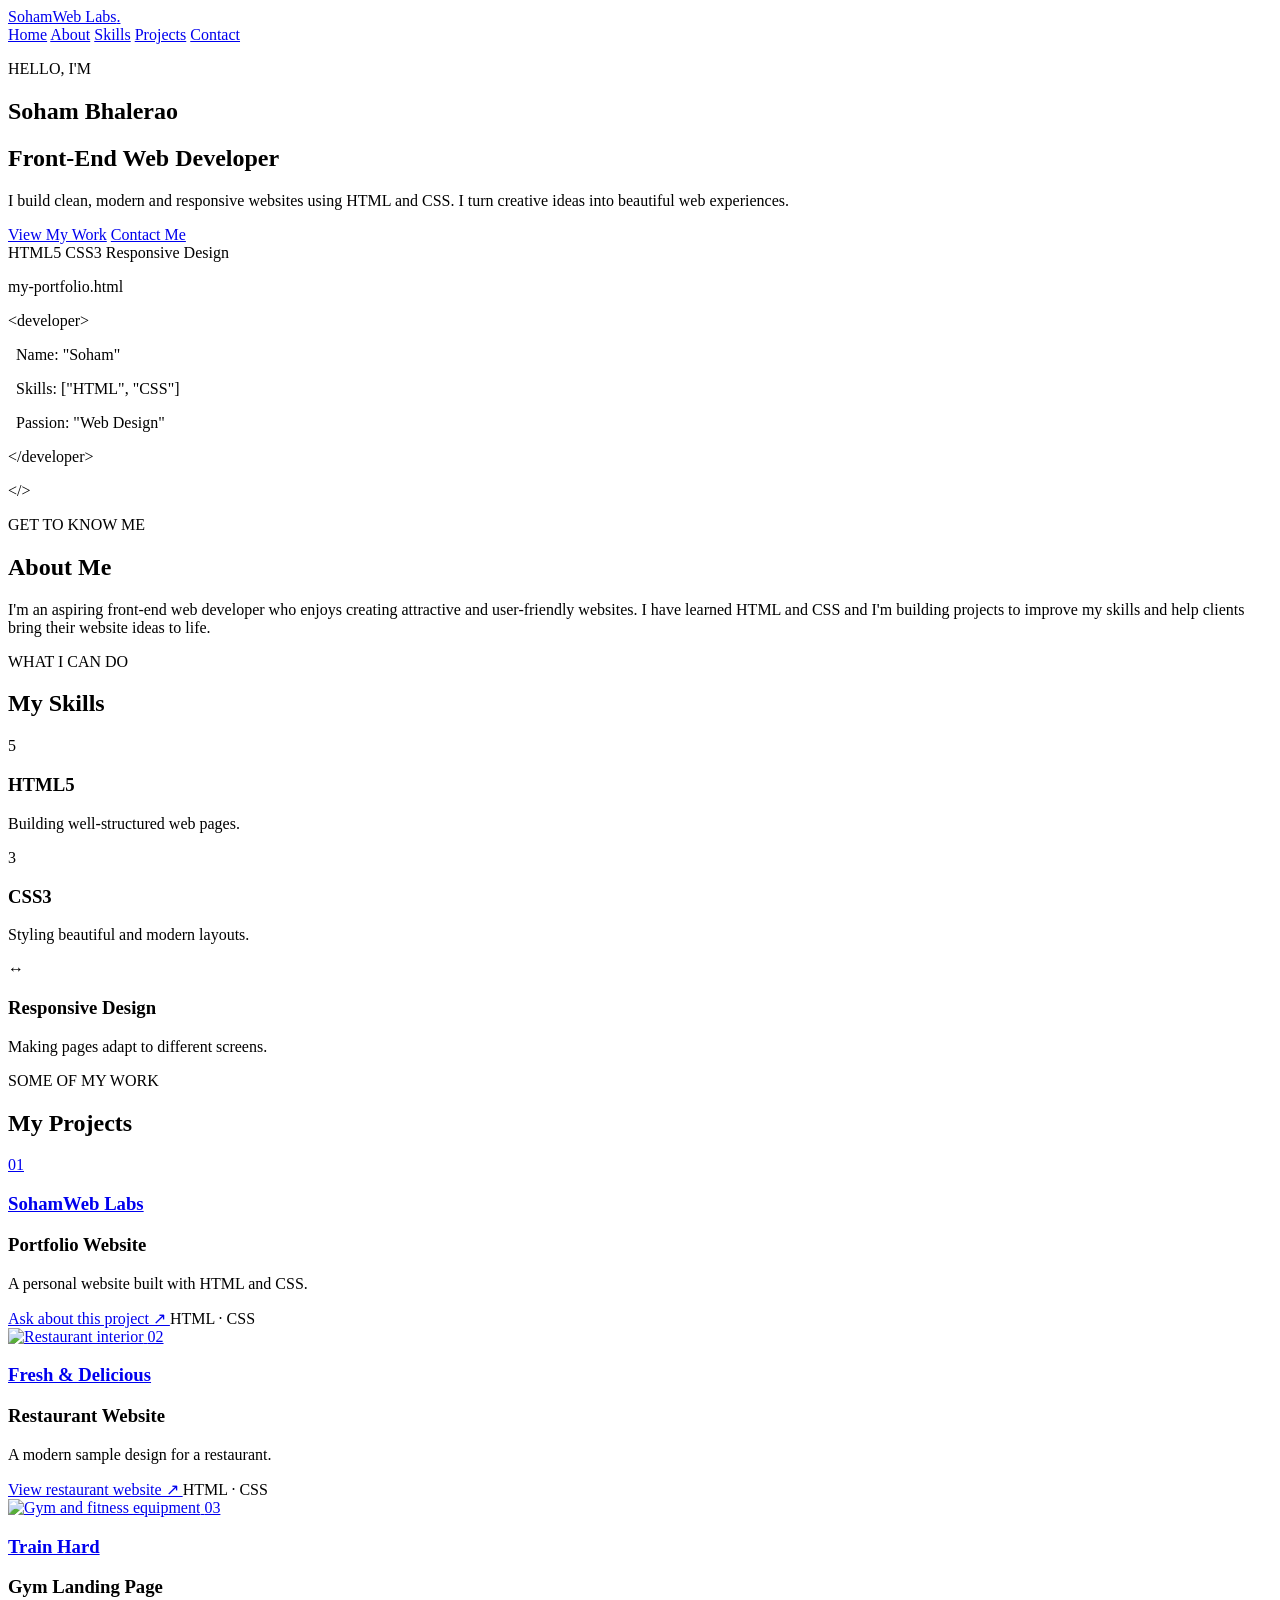
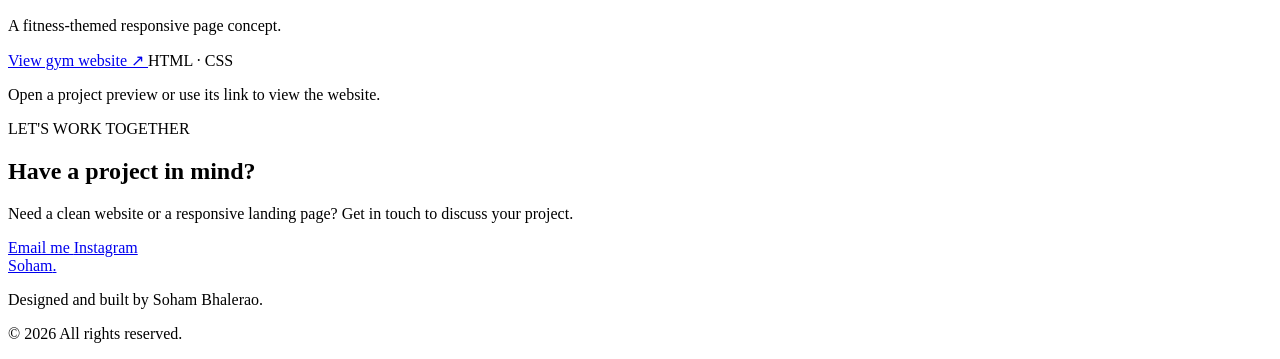
==== commit 3953765c: "Create index.html" ====
--- a/index.html
+++ b/index.html
@@ -1,59 +1,210 @@
-<!DOCTYPE html>
-<html lang="en">
-<head>
-  <meta charset="UTF-8">
-  <meta name="viewport" content="width=device-width, initial-scale=1.0">
-  <meta name="description" content="Forge Fitness - train with purpose and get stronger every day.">
-  <title>Forge Fitness | Train With Purpose</title>
-  <link rel="stylesheet" href="style.css">
-</head>
-<body>
-  <header class="site-header">
-    <a class="brand" href="#home">FORGE<span>FIT</span></a>
-    <nav aria-label="Main navigation">
-      <a href="#about">About</a>
-      <a href="#programs">Programs</a>
-      <a href="#membership">Membership</a>
-    </nav>
-    <a class="header-button" href="#membership">Join Now</a>
-  </header>
-
-  <main>
-    <section class="hero" id="home">
-      <div class="hero-content">
-        <p class="eyebrow">YOUR WORK. YOUR STRENGTH.</p>
-        <h1>Build strength.<br><span>Become more.</span></h1>
-        <p>A focused training space, expert coaching, and a community that keeps you moving forward.</p>
-        <a class="button" href="#programs">Find your program <span aria-hidden="true">→</span></a>
-      </div>
-      <div class="hero-image" role="img" aria-label="Strength training in a modern gym"></div>
-      <div class="hero-stamp"><strong>01</strong><span>SHOW UP<br>FOR YOURSELF</span></div>
-    </section>
-
-    <section class="intro section" id="about">
-      <p class="eyebrow">MORE THAN A GYM</p>
-      <h2>Progress is built<br><span>one session at a time.</span></h2>
-      <p>Forge Fitness is a welcoming place to get stronger at your own pace. Whether you are new to training or ready for a new challenge, we have the space and support to help you stay consistent.</p>
-    </section>
-
-    <section class="programs section" id="programs">
-      <p class="eyebrow">TRAIN YOUR WAY</p>
-      <h2>Find your <span>focus.</span></h2>
-      <div class="program-grid">
-        <article class="program-card"><span class="number">01</span><h3>Strength</h3><p>Build confidence with guided barbell and resistance training.</p></article>
-        <article class="program-card"><span class="number">02</span><h3>Conditioning</h3><p>Improve stamina with energetic, coach-led group sessions.</p></article>
-        <article class="program-card"><span class="number">03</span><h3>Personal Training</h3><p>Get a plan shaped around your goals and your schedule.</p></article>
-      </div>
-    </section>
-
-    <section class="membership section" id="membership">
-      <p class="eyebrow">START WHERE YOU ARE</p>
-      <h2>Make room for <span>stronger.</span></h2>
-      <p>Drop in for a session or get in touch to find the membership that fits your routine.</p>
-      <a class="button" href="mailto:hello@forgefit.example">Get started <span aria-hidden="true">→</span></a>
-    </section>
-  </main>
-
-  <footer><a class="brand" href="#home">FORGE<span>FIT</span></a><p>Show up. Put in the work. Keep growing.</p></footer>
-</body>
-</html>
+<!DOCTYPE html>
+<html lang="en">
+<head>
+  <meta charset="UTF-8">
+  <meta name="viewport" content="width=device-width, initial-scale=1.0">
+  <meta name="description" content="Soham Bhalerao - HTML and CSS Web Developer Portfolio">
+  <title>Soham Bhalerao | Web Developer</title>
+  <link rel="stylesheet" href="style.css">
+</head>
+<body>
+  <!-- Navigation -->
+  <header class="navbar">
+    <a href="#home" class="logo">SohamWeb Labs<span>.</span></a>
+
+    <nav>
+      <a href="#home">Home</a>
+      <a href="#about">About</a>
+      <a href="#skills">Skills</a>
+      <a href="#projects">Projects</a>
+      <a href="#contact">Contact</a>
+    </nav>
+  </header>
+
+  <main>
+    <!-- Home -->
+    <section class="hero" id="home">
+      <div class="hero-content">
+        <p class="eyebrow">HELLO, I'M</p>
+        <h1>Soham <span>Bhalerao</span></h1>
+        <h2>Front-End Web Developer</h2>
+
+        <p class="intro">
+          I build clean, modern and responsive websites
+          using HTML and CSS. I turn creative ideas into
+          beautiful web experiences.
+        </p>
+
+        <div class="hero-buttons">
+          <a href="#projects" class="btn primary">View My Work</a>
+          <a href="#contact" class="btn secondary">Contact Me</a>
+        </div>
+
+        <div class="tech-list">
+          <span>HTML5</span>
+          <span>CSS3</span>
+          <span>Responsive Design</span>
+        </div>
+      </div>
+
+      <div class="hero-card">
+        <div class="code-top">
+          <span></span>
+          <span></span>
+          <span></span>
+          <p>my-portfolio.html</p>
+        </div>
+
+        <div class="code-content">
+          <p><span class="purple">&lt;developer&gt;</span></p>
+          <p>&nbsp;&nbsp;Name: <span class="green">"Soham"</span></p>
+          <p>&nbsp;&nbsp;Skills: <span class="green">["HTML", "CSS"]</span></p>
+          <p>&nbsp;&nbsp;Passion: <span class="green">"Web Design"</span></p>
+          <p><span class="purple">&lt;/developer&gt;</span></p>
+          <div class="code-symbol">&lt;/&gt;</div>
+        </div>
+      </div>
+    </section>
+
+    <!-- About -->
+    <section class="section" id="about">
+      <p class="eyebrow">GET TO KNOW ME</p>
+      <h2>About <span>Me</span></h2>
+
+      <p class="section-text">
+        I'm an aspiring front-end web developer who enjoys
+        creating attractive and user-friendly websites.
+        I have learned HTML and CSS and I'm building projects
+        to improve my skills and help clients bring their
+        website ideas to life.
+      </p>
+    </section>
+
+    <!-- Skills -->
+    <section class="section skills-section" id="skills">
+      <p class="eyebrow">WHAT I CAN DO</p>
+      <h2>My <span>Skills</span></h2>
+
+      <div class="grid">
+        <article class="skill-card">
+          <div class="skill-icon">5</div>
+          <h3>HTML5</h3>
+          <p>Building well-structured web pages.</p>
+        </article>
+
+        <article class="skill-card">
+          <div class="skill-icon css-icon">3</div>
+          <h3>CSS3</h3>
+          <p>Styling beautiful and modern layouts.</p>
+        </article>
+
+        <article class="skill-card">
+          <div class="skill-icon responsive-icon">↔</div>
+          <h3>Responsive Design</h3>
+          <p>Making pages adapt to different screens.</p>
+        </article>
+      </div>
+    </section>
+
+    <!-- Projects -->
+      <p class="eyebrow">SOME OF MY WORK</p>
+      <h2>My <span>Projects</span></h2>
+
+      <div class="project-grid">
+        <article class="project-card">
+          <a href="index.html" class="project-preview preview-one">
+            <span>01</span>
+            <h3>SohamWeb Labs</h3>
+          </a>
+
+          <div class="project-info">
+            <h3>Portfolio Website</h3>
+            <p>A personal website built with HTML and CSS.</p>
+            <a class="project-link" href="#contact">
+              Ask about this project ↗
+            </a>
+            <span class="project-tag">HTML · CSS</span>
+          </div>
+        </article>
+
+        <article class="project-card">
+           <a href="../project/Restaurant/index.html" target="_blank" rel="noopener noreferrer" class="project-preview preview-two project-preview-link">
+            <img
+              src="https://images.unsplash.com/photo-1517248135467-4c7edcad34c4?auto=format&fit=crop&w=800&q=80"
+              alt="Restaurant interior">
+            <span>02</span>
+            <h3>Fresh &amp; Delicious</h3>
+          </a>
+
+          <div class="project-info">
+            <h3>Restaurant Website</h3>
+            <p>A modern sample design for a restaurant.</p>
+            <a class="project-link" href="projects/Restaurant/index.html" target="_blank" rel="noopener noreferrer">
+              View restaurant website ↗
+            </a>
+            <span class="project-tag">HTML · CSS</span>
+          </div>
+        </article>
+
+        <article class="project-card">
+          <a href="projects/gym/index.html" target="_blank" rel="noopener noreferrer" class="project-preview preview-three project-preview-link">
+            <img
+              src="https://images.unsplash.com/photo-1534438327276-14e5300c3a48?auto=format&fit=crop&w=800&q=80"
+              alt="Gym and fitness equipment">
+            <span>03</span>
+            <h3>Train Hard</h3>
+          </a>
+
+          <div class="project-info">
+            <h3>Gym Landing Page</h3>
+            <p>A fitness-themed responsive page concept.</p>
+            <a class="project-link" href="projects/gym/index.html" target="_blank" rel="noopener noreferrer">
+              View gym website ↗
+            </a>
+            <span class="project-tag">HTML · CSS</span>
+          </div>
+        </article>
+      </div>
+
+      <p class="project-note">
+        Open a project preview or use its link to view the website.
+      </p>
+    </section>
+
+    <!-- Contact -->
+    <section class="section contact-section" id="contact">
+      <p class="eyebrow">LET'S WORK TOGETHER</p>
+      <h2>Have a project <span>in mind?</span></h2>
+
+      <p class="section-text">
+        Need a clean website or a responsive landing page?
+        Get in touch to discuss your project.
+      </p>
+
+      <div class="contact-links">
+        <a href="https://mail.google.com/mail/?view=cm&fs=1&to=bhaleraosoham09@gmail.com"
+   target="_blank"
+   rel="noopener noreferrer"
+   class="btn primary">
+  Email me
+</a>
+
+        <a href="https://www.instagram.com/"
+           target="_blank"
+           rel="noopener noreferrer"
+           class="btn secondary">
+          Instagram
+        </a>
+      </div>
+    </section>
+  </main>
+
+  <!-- Footer -->
+  <footer>
+    <a href="#home" class="logo">Soham<span>.</span></a>
+    <p>Designed and built by Soham Bhalerao.</p>
+    <p>© 2026 All rights reserved.</p>
+  </footer>
+
+</body>
+</html>
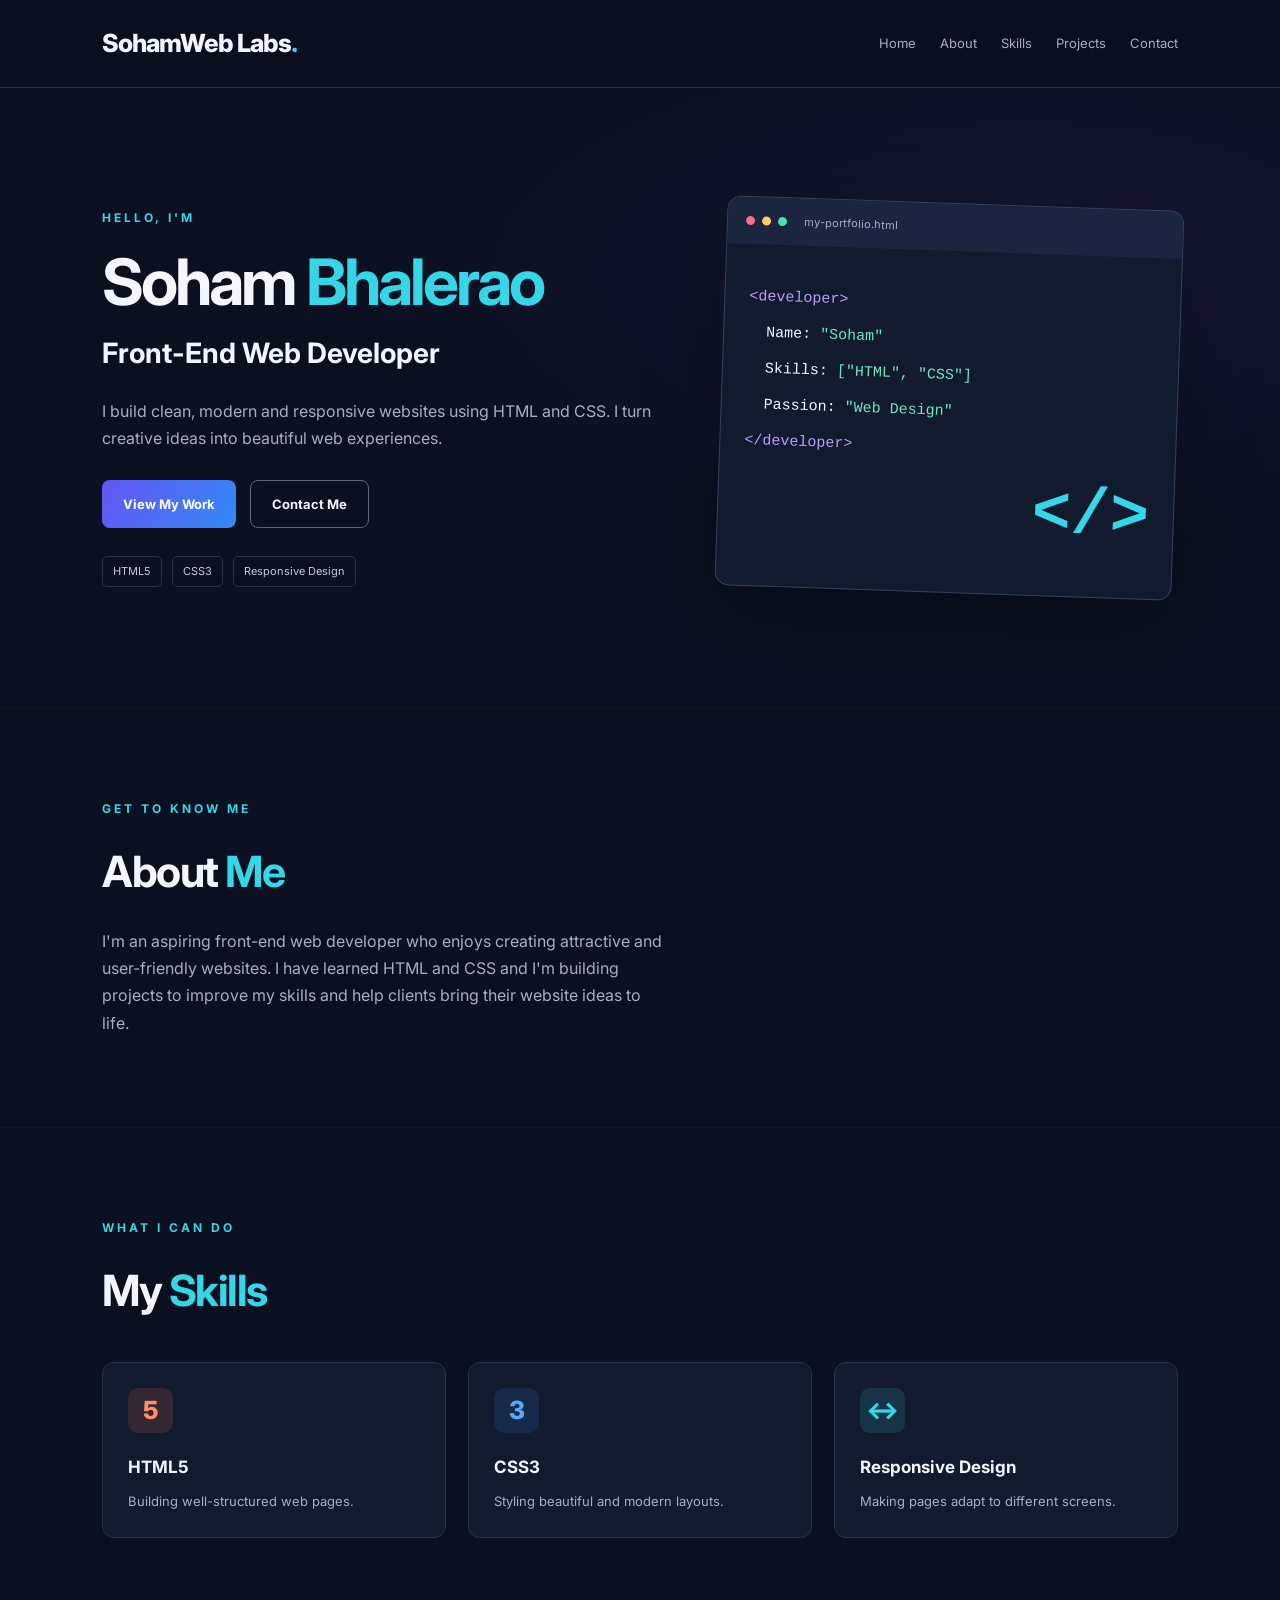
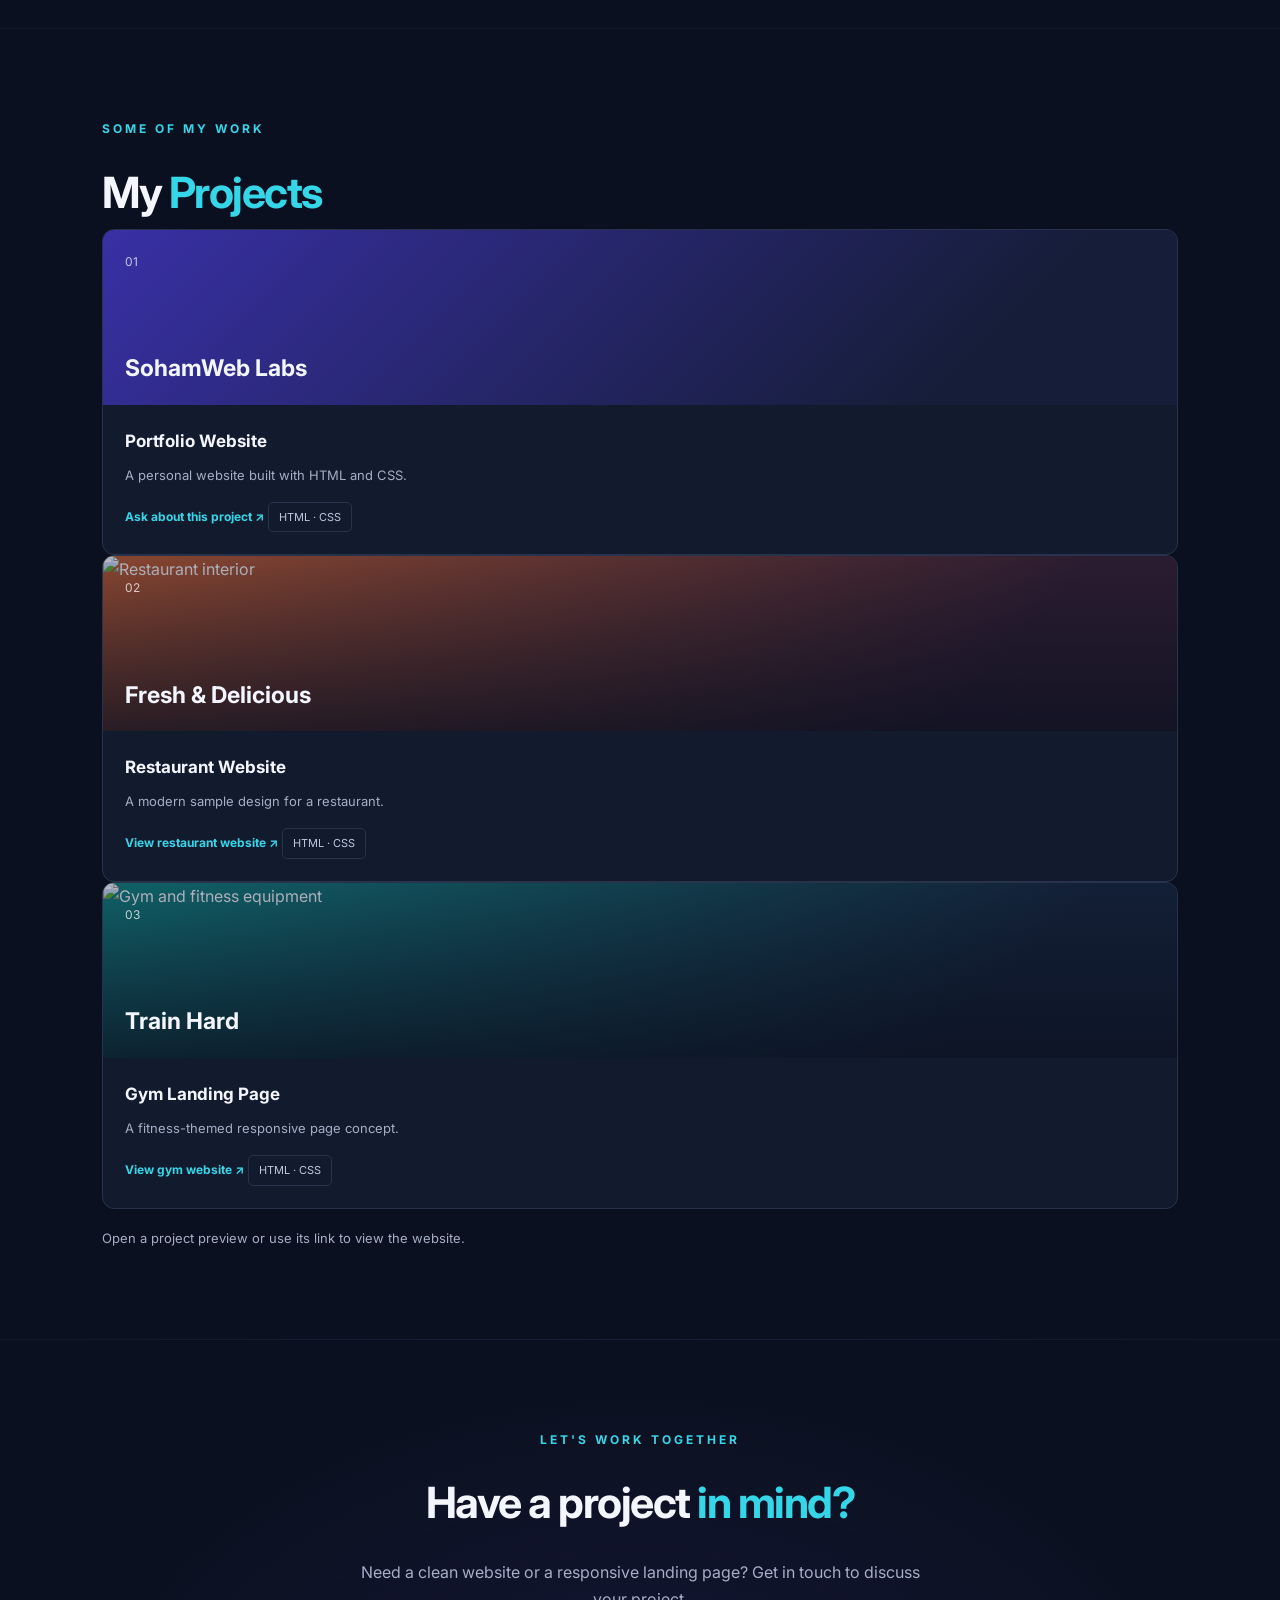
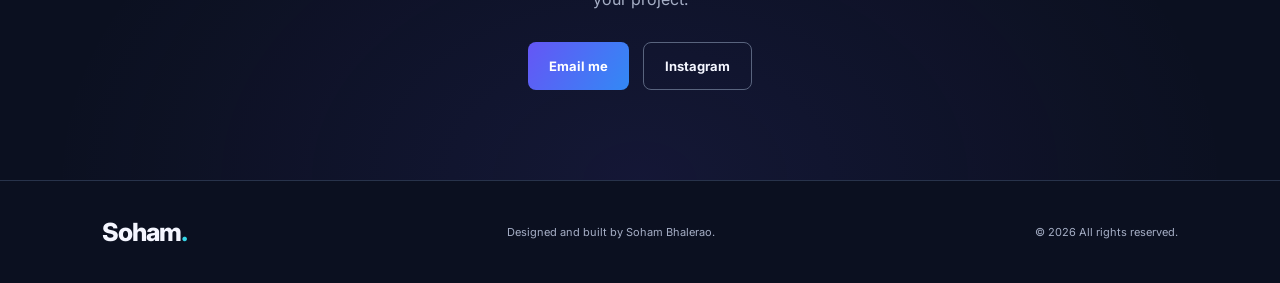
==== commit f360947a: "Update index.html" ====
--- a/index.html
+++ b/index.html
@@ -7,7 +7,9 @@
   <title>Soham Bhalerao | Web Developer</title>
   <link rel="stylesheet" href="style.css">
 </head>
+
 <body>
+
   <!-- Navigation -->
   <header class="navbar">
     <a href="#home" class="logo">SohamWeb Labs<span>.</span></a>
@@ -22,6 +24,7 @@
   </header>
 
   <main>
+
     <!-- Home -->
     <section class="hero" id="home">
       <div class="hero-content">
@@ -107,10 +110,13 @@
     </section>
 
     <!-- Projects -->
+    <section class="section" id="projects">
       <p class="eyebrow">SOME OF MY WORK</p>
       <h2>My <span>Projects</span></h2>
 
       <div class="project-grid">
+
+        <!-- Portfolio Project -->
         <article class="project-card">
           <a href="index.html" class="project-preview preview-one">
             <span>01</span>
@@ -127,11 +133,18 @@
           </div>
         </article>
 
+        <!-- Restaurant Project -->
         <article class="project-card">
-           <a href="../project/Restaurant/index.html" target="_blank" rel="noopener noreferrer" class="project-preview preview-two project-preview-link">
+          <a
+            href="project/Restaurant/index.html"
+            target="_blank"
+            rel="noopener noreferrer"
+            class="project-preview preview-two project-preview-link"
+          >
             <img
               src="https://images.unsplash.com/photo-1517248135467-4c7edcad34c4?auto=format&fit=crop&w=800&q=80"
-              alt="Restaurant interior">
+              alt="Restaurant interior"
+            >
             <span>02</span>
             <h3>Fresh &amp; Delicious</h3>
           </a>
@@ -139,18 +152,30 @@
           <div class="project-info">
             <h3>Restaurant Website</h3>
             <p>A modern sample design for a restaurant.</p>
-            <a class="project-link" href="projects/Restaurant/index.html" target="_blank" rel="noopener noreferrer">
+            <a
+              class="project-link"
+              href="project/Restaurant/index.html"
+              target="_blank"
+              rel="noopener noreferrer"
+            >
               View restaurant website ↗
             </a>
             <span class="project-tag">HTML · CSS</span>
           </div>
         </article>
 
+        <!-- Gym Project -->
         <article class="project-card">
-          <a href="projects/gym/index.html" target="_blank" rel="noopener noreferrer" class="project-preview preview-three project-preview-link">
+          <a
+            href="project/gym/index.html"
+            target="_blank"
+            rel="noopener noreferrer"
+            class="project-preview preview-three project-preview-link"
+          >
             <img
               src="https://images.unsplash.com/photo-1534438327276-14e5300c3a48?auto=format&fit=crop&w=800&q=80"
-              alt="Gym and fitness equipment">
+              alt="Gym and fitness equipment"
+            >
             <span>03</span>
             <h3>Train Hard</h3>
           </a>
@@ -158,12 +183,18 @@
           <div class="project-info">
             <h3>Gym Landing Page</h3>
             <p>A fitness-themed responsive page concept.</p>
-            <a class="project-link" href="projects/gym/index.html" target="_blank" rel="noopener noreferrer">
+            <a
+              class="project-link"
+              href="project/gym/index.html"
+              target="_blank"
+              rel="noopener noreferrer"
+            >
               View gym website ↗
             </a>
             <span class="project-tag">HTML · CSS</span>
           </div>
         </article>
+
       </div>
 
       <p class="project-note">
@@ -182,21 +213,26 @@
       </p>
 
       <div class="contact-links">
-        <a href="https://mail.google.com/mail/?view=cm&fs=1&to=bhaleraosoham09@gmail.com"
-   target="_blank"
-   rel="noopener noreferrer"
-   class="btn primary">
-  Email me
-</a>
-
-        <a href="https://www.instagram.com/"
-           target="_blank"
-           rel="noopener noreferrer"
-           class="btn secondary">
+        <a
+          href="https://mail.google.com/mail/?view=cm&amp;fs=1&amp;to=bhaleraosoham09@gmail.com"
+          target="_blank"
+          rel="noopener noreferrer"
+          class="btn primary"
+        >
+          Email me
+        </a>
+
+        <a
+          href="https://www.instagram.com/"
+          target="_blank"
+          rel="noopener noreferrer"
+          class="btn secondary"
+        >
           Instagram
         </a>
       </div>
     </section>
+
   </main>
 
   <!-- Footer -->
--- a/style.css
+++ b/style.css
@@ -0,0 +1,498 @@
+@import url('https://fonts.googleapis.com/css2?family=Inter:wght@400;500;600;700;800&display=swap');
+
+:root {
+  --bg: #0b1020;
+  --card: #121a2e;
+  --text: #f4f6ff;
+  --muted: #a5aec5;
+  --accent: #7c6cff;
+  --cyan: #35d6e8;
+  --border: #28334b;
+}
+
+* {
+  margin: 0;
+  padding: 0;
+  box-sizing: border-box;
+}
+
+html {
+  scroll-behavior: smooth;
+  scroll-padding-top: 95px;
+}
+
+body {
+  font-family: 'Inter', Arial, sans-serif;
+  background: var(--bg);
+  color: var(--text);
+  line-height: 1.7;
+}
+
+a {
+  color: inherit;
+  text-decoration: none;
+}
+
+a:focus-visible {
+  outline: 2px solid var(--cyan);
+  outline-offset: 4px;
+}
+
+/* Navigation */
+.navbar {
+  display: flex;
+  justify-content: space-between;
+  align-items: center;
+  gap: 24px;
+  padding: 22px 8%;
+  border-bottom: 1px solid var(--border);
+  position: sticky;
+  top: 0;
+  z-index: 10;
+  background: #0b1020ee;
+  backdrop-filter: blur(12px);
+}
+
+.logo {
+  font-size: 25px;
+  font-weight: 800;
+  letter-spacing: -1px;
+}
+
+.logo span,
+h1 span,
+h2 span {
+  color: var(--cyan);
+}
+
+nav {
+  display: flex;
+  gap: 24px;
+  flex-wrap: wrap;
+}
+
+nav a {
+  font-size: 13px;
+  color: var(--muted);
+  transition: color 0.2s;
+}
+
+nav a:hover {
+  color: var(--cyan);
+}
+
+/* Hero Section */
+.hero {
+  min-height: 620px;
+  padding: 100px 8%;
+  display: grid;
+  grid-template-columns: 1.1fr 0.9fr;
+  align-items: center;
+  gap: 60px;
+  background:
+    radial-gradient(ellipse at 80% 30%, #5745a622, transparent 45%);
+}
+
+.eyebrow {
+  color: var(--cyan);
+  font-size: 12px;
+  font-weight: 700;
+  letter-spacing: 3px;
+  margin-bottom: 16px;
+}
+
+h1 {
+  font-size: clamp(40px, 5vw, 64px);
+  line-height: 1.15;
+  letter-spacing: -3px;
+}
+
+.hero h2 {
+  font-size: clamp(20px, 2.4vw, 28px);
+  margin-top: 12px;
+}
+
+.intro,
+.section-text {
+  color: var(--muted);
+  max-width: 560px;
+  margin-top: 20px;
+}
+
+/* Buttons */
+.hero-buttons,
+.contact-links {
+  display: flex;
+  flex-wrap: wrap;
+  gap: 14px;
+  margin-top: 28px;
+}
+
+.btn {
+  display: inline-flex;
+  justify-content: center;
+  align-items: center;
+  padding: 12px 21px;
+  border-radius: 8px;
+  font-size: 13px;
+  font-weight: 700;
+  transition: transform 0.2s, background 0.2s;
+}
+
+.btn:hover {
+  transform: translateY(-3px);
+}
+
+.primary {
+  color: white;
+  background: linear-gradient(120deg, #6556f5, #3289f5);
+}
+
+.secondary {
+  border: 1px solid #59647e;
+  background: transparent;
+}
+
+.secondary:hover {
+  background: #ffffff0d;
+}
+
+/* Technology Tags */
+.tech-list {
+  display: flex;
+  flex-wrap: wrap;
+  gap: 10px;
+  margin-top: 28px;
+}
+
+.tech-list span,
+.project-tag {
+  border: 1px solid var(--border);
+  color: #bfc8de;
+  border-radius: 5px;
+  padding: 5px 10px;
+  font-size: 11px;
+}
+
+/* Code Card */
+.hero-card {
+  background: var(--card);
+  border: 1px solid #35415d;
+  border-radius: 14px;
+  overflow: hidden;
+  box-shadow: 0 25px 80px #0004;
+  transform: rotate(2deg);
+}
+
+.code-top {
+  background: #1b2540;
+  padding: 14px 18px;
+  display: flex;
+  align-items: center;
+  gap: 7px;
+}
+
+.code-top span {
+  width: 9px;
+  height: 9px;
+  border-radius: 50%;
+  background: #ff6b81;
+}
+
+.code-top span:nth-child(2) {
+  background: #ffce62;
+}
+
+.code-top span:nth-child(3) {
+  background: #4bdfaa;
+}
+
+.code-top p {
+  color: var(--muted);
+  font-size: 11px;
+  margin-left: 10px;
+}
+
+.code-content {
+  padding: 35px 24px;
+  font-family: monospace;
+  font-size: clamp(11px, 1.3vw, 15px);
+  line-height: 2.4;
+  overflow-wrap: anywhere;
+}
+
+.purple {
+  color: #bd9cff;
+}
+
+.green {
+  color: #70e7bd;
+}
+
+.code-symbol {
+  font-size: 65px;
+  color: var(--cyan);
+  font-weight: 800;
+  text-align: right;
+  line-height: 1.4;
+}
+
+/* General Sections */
+.section {
+  padding: 90px 8%;
+  border-top: 1px solid #ffffff08;
+}
+
+.section > h2 {
+  font-size: clamp(30px, 4vw, 43px);
+  letter-spacing: -1.5px;
+}
+
+/* Cards Grid */
+.grid {
+  display: grid;
+  grid-template-columns: repeat(3, minmax(0, 1fr));
+  gap: 22px;
+  margin-top: 35px;
+}
+
+.skill-card,
+.project-card {
+  background: var(--card);
+  border: 1px solid var(--border);
+  border-radius: 12px;
+  overflow: hidden;
+  transition: transform 0.2s, border-color 0.2s;
+}
+
+.skill-card:hover,
+.project-card:hover {
+  transform: translateY(-5px);
+  border-color: var(--accent);
+}
+
+/* Skills */
+.skill-card {
+  padding: 25px;
+}
+
+.skill-icon {
+  width: 45px;
+  height: 45px;
+  display: grid;
+  place-items: center;
+  border-radius: 10px;
+  background: #ff784c22;
+  color: #ff8c64;
+  font-size: 25px;
+  font-weight: 800;
+  margin-bottom: 20px;
+}
+
+.css-icon {
+  background: #3289f522;
+  color: #56a9ff;
+}
+
+.responsive-icon {
+  background: #35d6e822;
+  color: var(--cyan);
+}
+
+.skill-card h3,
+.project-info h3 {
+  font-size: 17px;
+  margin-bottom: 8px;
+}
+
+.skill-card p,
+.project-info p,
+.project-note {
+  font-size: 13px;
+  color: var(--muted);
+}
+
+/* Projects */
+.project-preview {
+  min-height: 175px;
+  padding: 22px;
+  display: flex;
+  flex-direction: column;
+  justify-content: space-between;
+}
+
+.project-preview-link {
+  position: relative;
+  isolation: isolate;
+  overflow: hidden;
+}
+
+.project-preview-link::before {
+  content: "";
+  position: absolute;
+  inset: 0;
+  z-index: -1;
+  background: linear-gradient(180deg, #0b102044, #0b1020cc);
+}
+
+.project-preview-link img {
+  position: absolute;
+  inset: 0;
+  z-index: -2;
+  width: 100%;
+  height: 100%;
+  object-fit: cover;
+  transition: transform 0.3s;
+}
+
+.project-preview-link:hover img {
+  transform: scale(1.05);
+}
+
+.project-preview span {
+  font-size: 12px;
+  color: #ffffffbb;
+}
+
+.project-preview h3 {
+  font-size: 23px;
+  max-width: 200px;
+  line-height: 1.25;
+}
+
+.preview-one {
+  background: linear-gradient(135deg, #3830a5, #161d38 80%);
+}
+
+.preview-two {
+  background: linear-gradient(135deg, #b75a36, #362037 80%);
+}
+
+.preview-three {
+  background: linear-gradient(135deg, #127f82, #16253e 80%);
+}
+
+.project-info {
+  padding: 22px;
+}
+
+.project-link {
+  display: inline-block;
+  margin-top: 14px;
+  margin-bottom: 4px;
+  color: var(--cyan);
+  font-size: 12px;
+  font-weight: 700;
+}
+
+.project-link:hover {
+  text-decoration: underline;
+}
+
+.project-tag {
+  display: inline-block;
+  margin-top: 16px;
+}
+
+.project-note {
+  margin-top: 18px;
+}
+
+/* Contact */
+.contact-section {
+  text-align: center;
+  background: radial-gradient(ellipse at 50% 100%, #6556f51a, transparent 65%);
+}
+
+.contact-section .section-text {
+  margin-left: auto;
+  margin-right: auto;
+}
+
+.contact-links {
+  justify-content: center;
+}
+
+/* Footer */
+footer {
+  padding: 30px 8%;
+  border-top: 1px solid var(--border);
+  display: flex;
+  align-items: center;
+  justify-content: space-between;
+  gap: 15px;
+  flex-wrap: wrap;
+}
+
+footer p {
+  color: var(--muted);
+  font-size: 11px;
+}
+
+/* Tablet */
+@media (max-width: 850px) {
+  .navbar {
+    padding: 18px 5%;
+  }
+
+  nav {
+    gap: 12px;
+  }
+
+  .hero {
+    padding: 75px 6%;
+    gap: 35px;
+  }
+
+  .section {
+    padding: 70px 6%;
+  }
+
+  .grid {
+    gap: 14px;
+  }
+
+  .skill-card,
+  .project-info {
+    padding: 17px;
+  }
+}
+
+/* Mobile */
+@media (max-width: 600px) {
+  .navbar {
+    align-items: flex-start;
+    flex-direction: column;
+  }
+
+  nav {
+    gap: 12px 18px;
+  }
+
+  .hero {
+    grid-template-columns: 1fr;
+    padding-top: 65px;
+    padding-bottom: 65px;
+  }
+
+  h1 {
+    letter-spacing: -2px;
+  }
+
+  .hero-card {
+    transform: none;
+  }
+
+  .grid {
+    grid-template-columns: 1fr;
+  }
+
+  .project-preview {
+    min-height: 150px;
+  }
+
+  footer {
+    flex-direction: column;
+    align-items: flex-start;
+  }
+}
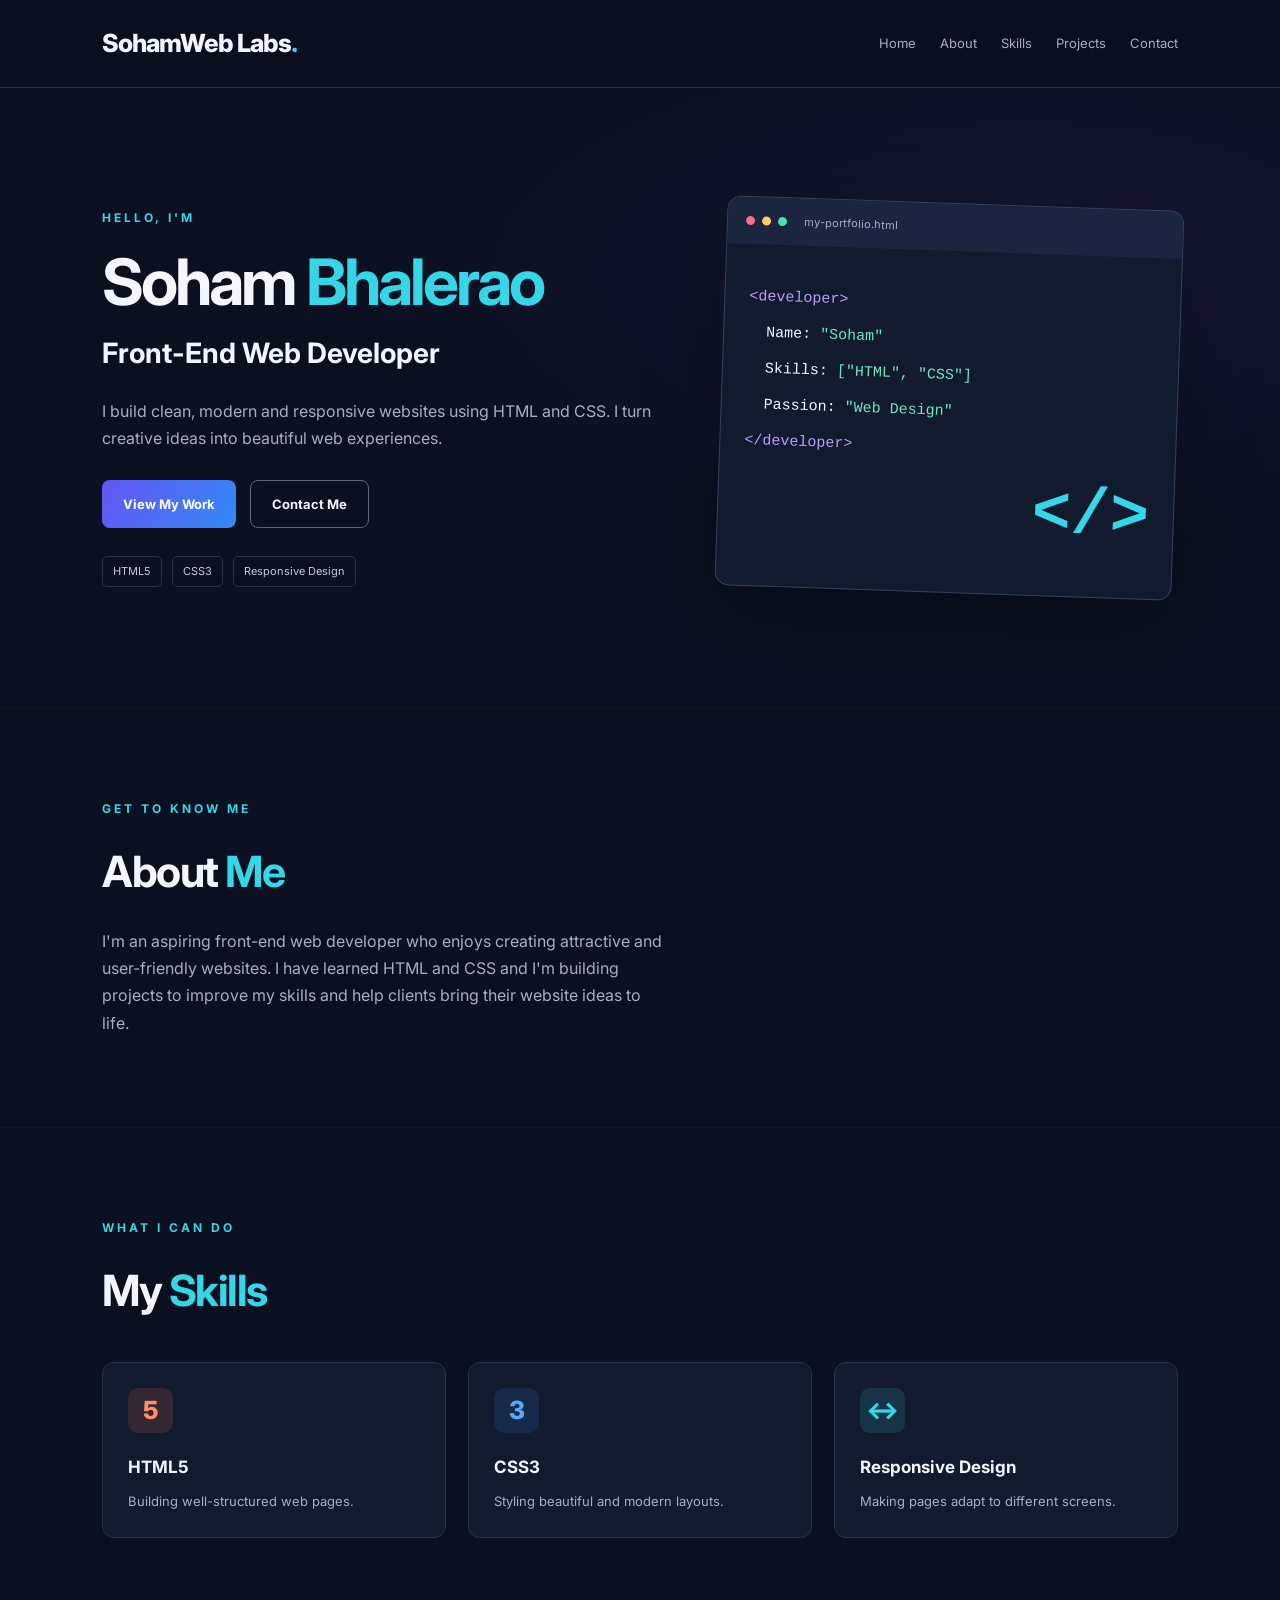
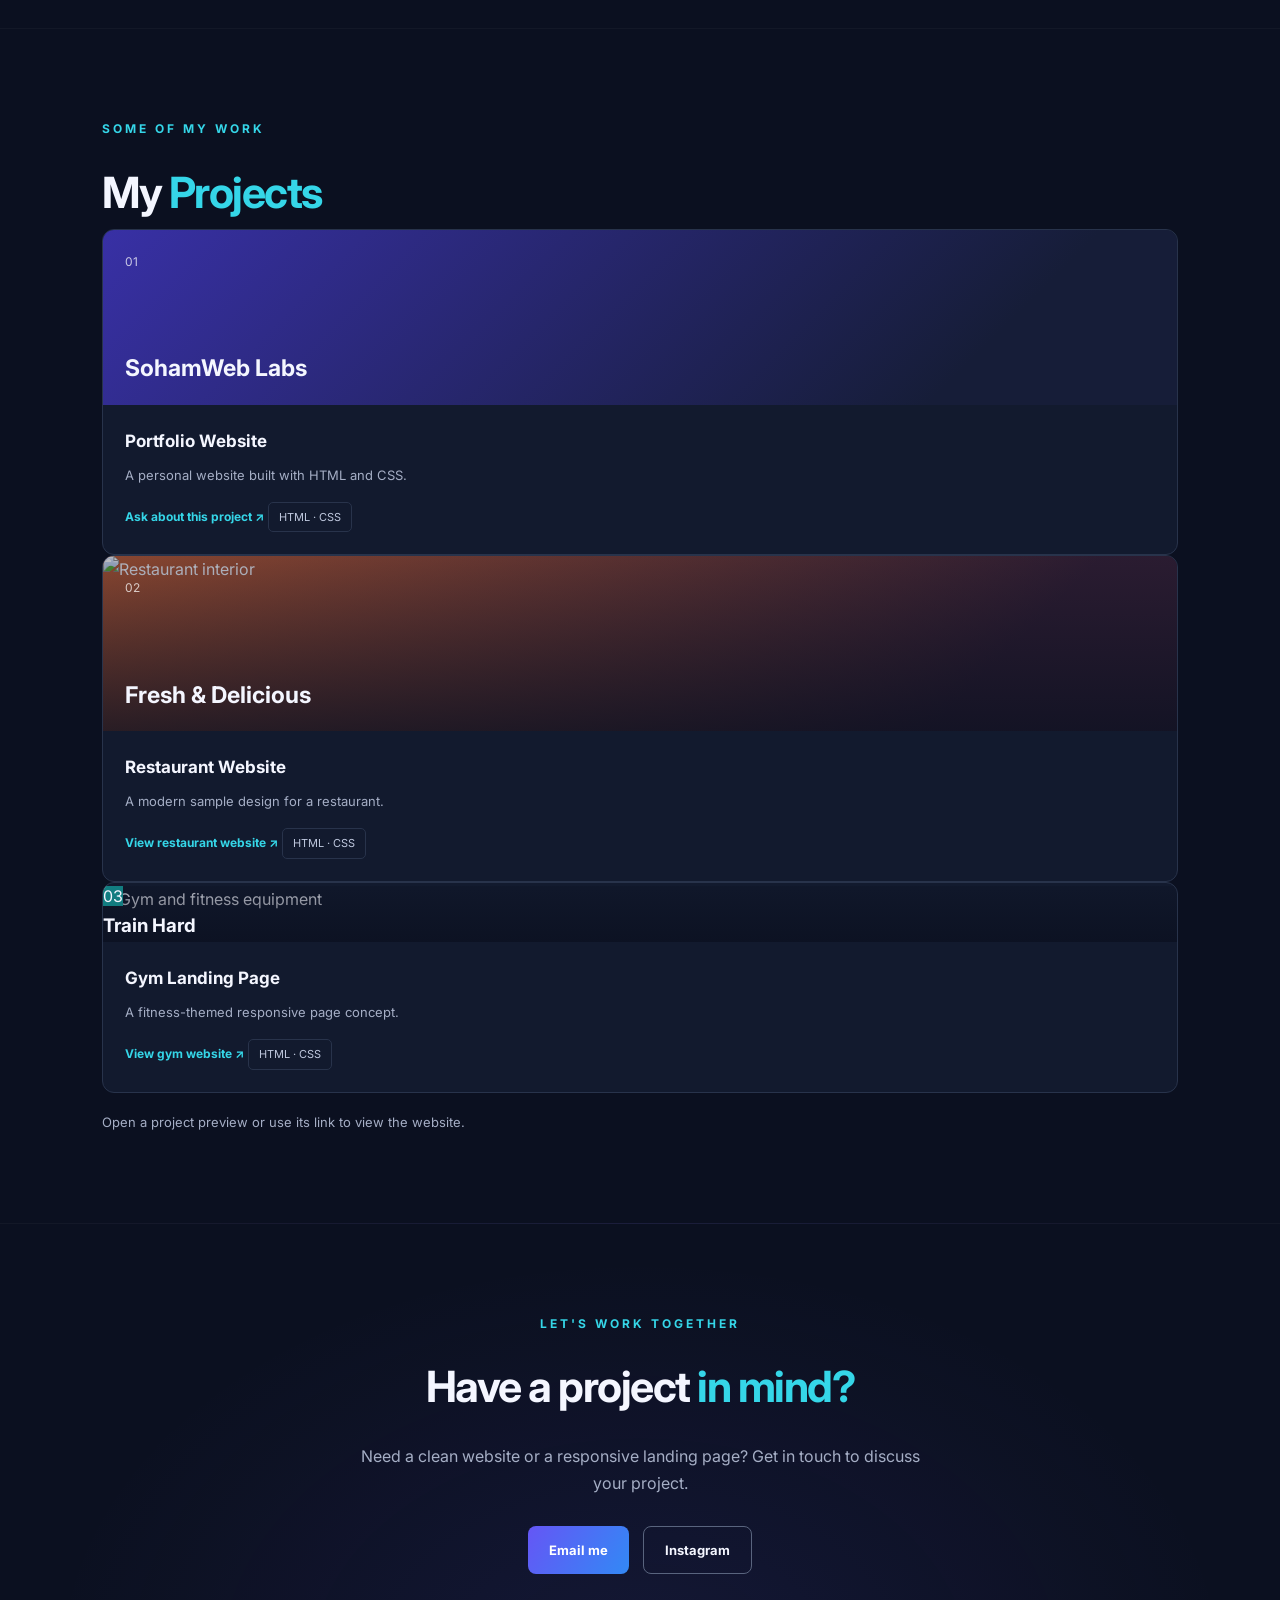
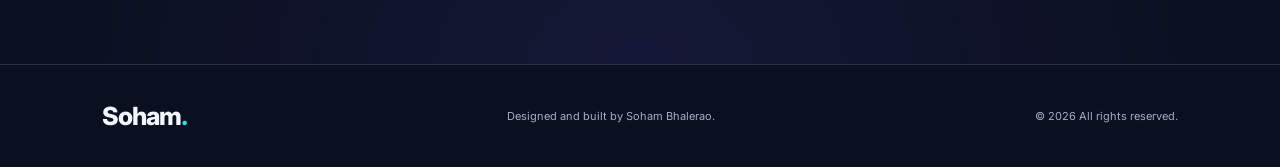
==== commit 2d5b1aa6: "Update index.html" ====
--- a/index.html
+++ b/index.html
@@ -167,10 +167,10 @@
         <!-- Gym Project -->
         <article class="project-card">
           <a
-            href="project/gym/index.html"
+            href="porject/gym/index.html"
             target="_blank"
             rel="noopener noreferrer"
-            class="project-preview preview-three project-preview-link"
+            class="porject-preview preview-three project-preview-link"
           >
             <img
               src="https://images.unsplash.com/photo-1534438327276-14e5300c3a48?auto=format&fit=crop&w=800&q=80"
@@ -185,7 +185,7 @@
             <p>A fitness-themed responsive page concept.</p>
             <a
               class="project-link"
-              href="project/gym/index.html"
+              href="porject/gym/index.html"
               target="_blank"
               rel="noopener noreferrer"
             >
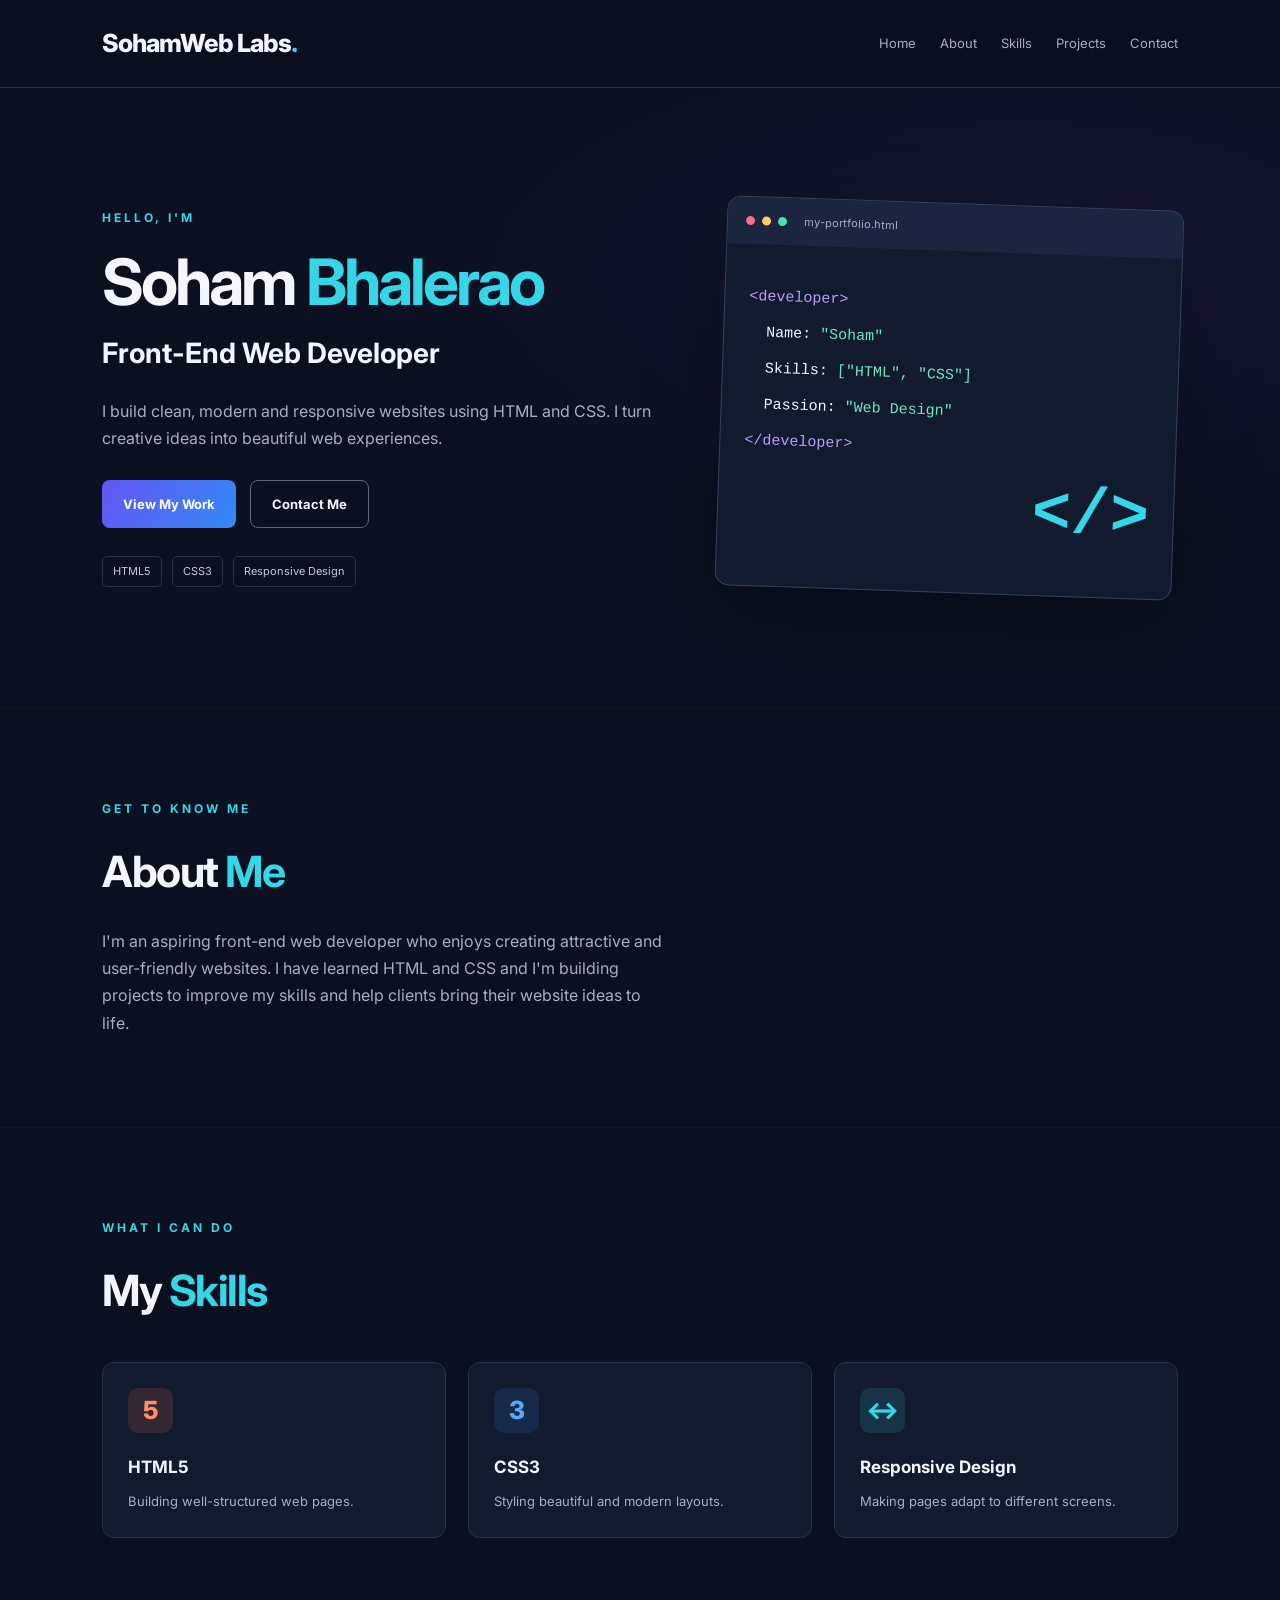
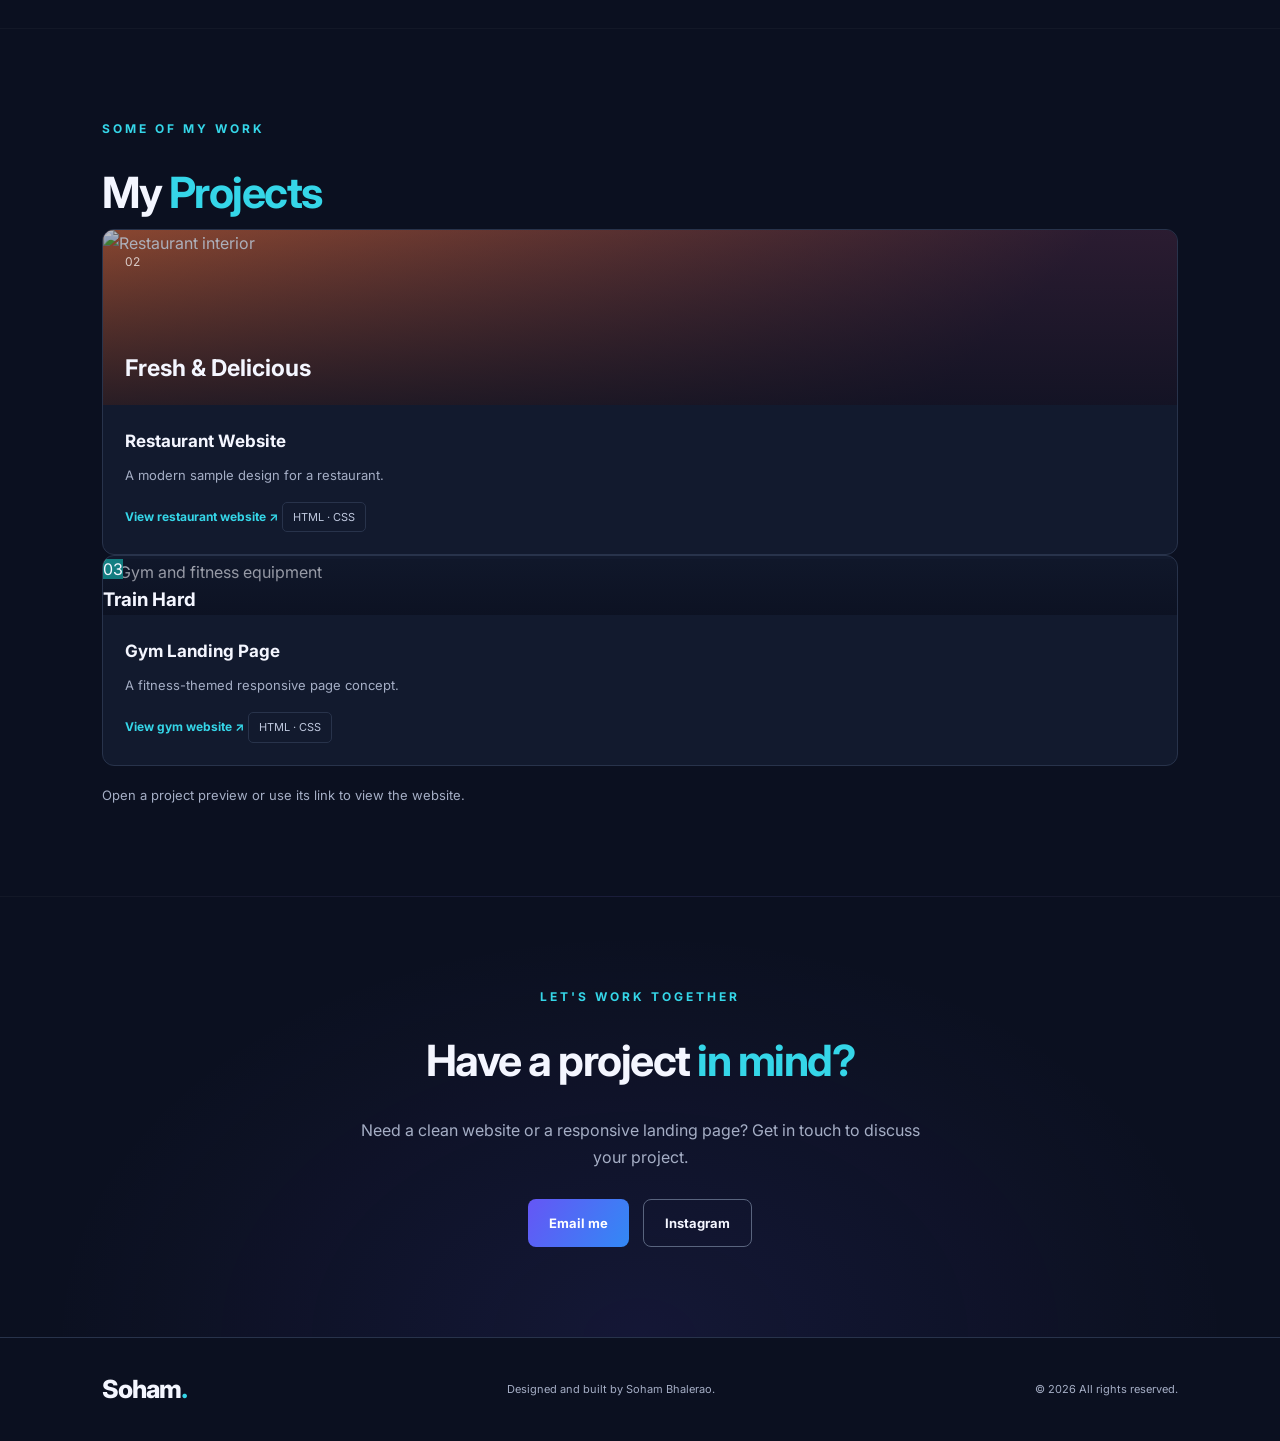
==== commit 6f7244a8: "Update index.html" ====
--- a/index.html
+++ b/index.html
@@ -116,23 +116,7 @@
 
       <div class="project-grid">
 
-        <!-- Portfolio Project -->
-        <article class="project-card">
-          <a href="index.html" class="project-preview preview-one">
-            <span>01</span>
-            <h3>SohamWeb Labs</h3>
-          </a>
-
-          <div class="project-info">
-            <h3>Portfolio Website</h3>
-            <p>A personal website built with HTML and CSS.</p>
-            <a class="project-link" href="#contact">
-              Ask about this project ↗
-            </a>
-            <span class="project-tag">HTML · CSS</span>
-          </div>
-        </article>
-
+       
         <!-- Restaurant Project -->
         <article class="project-card">
           <a
